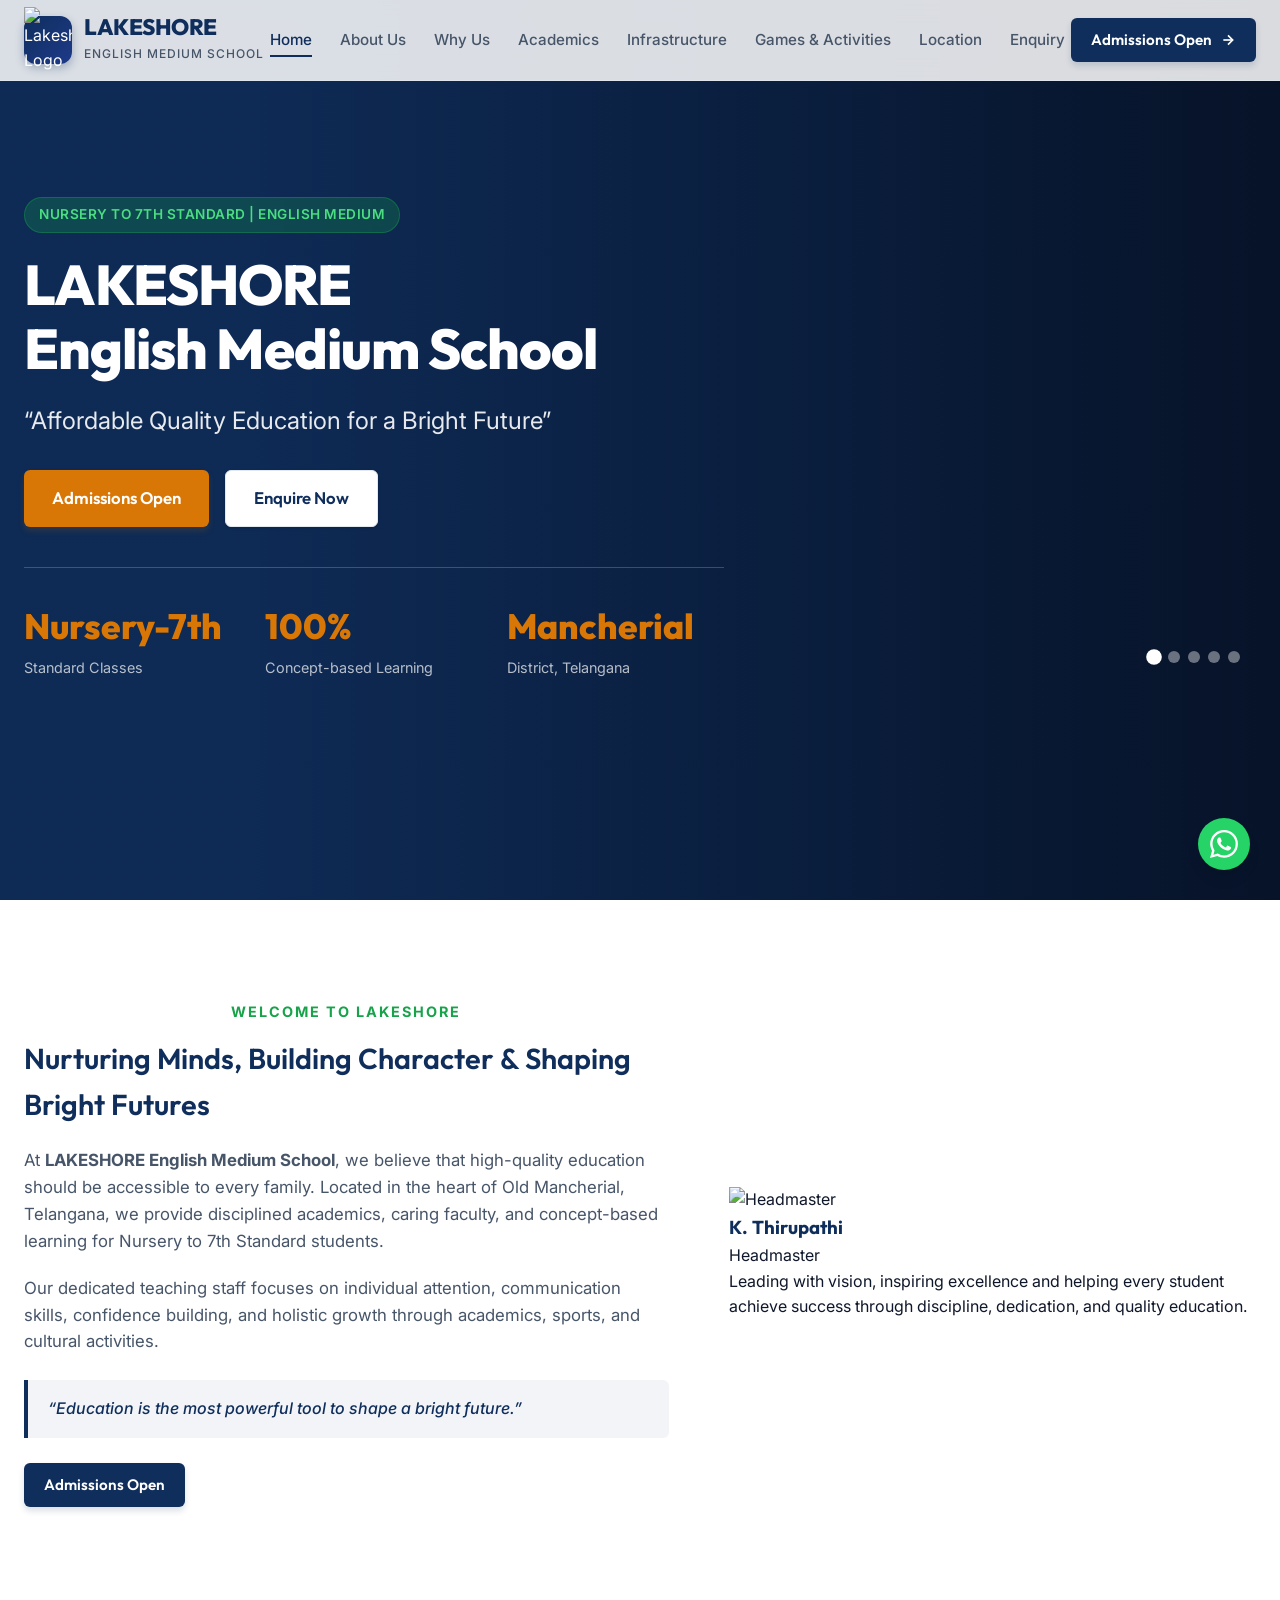
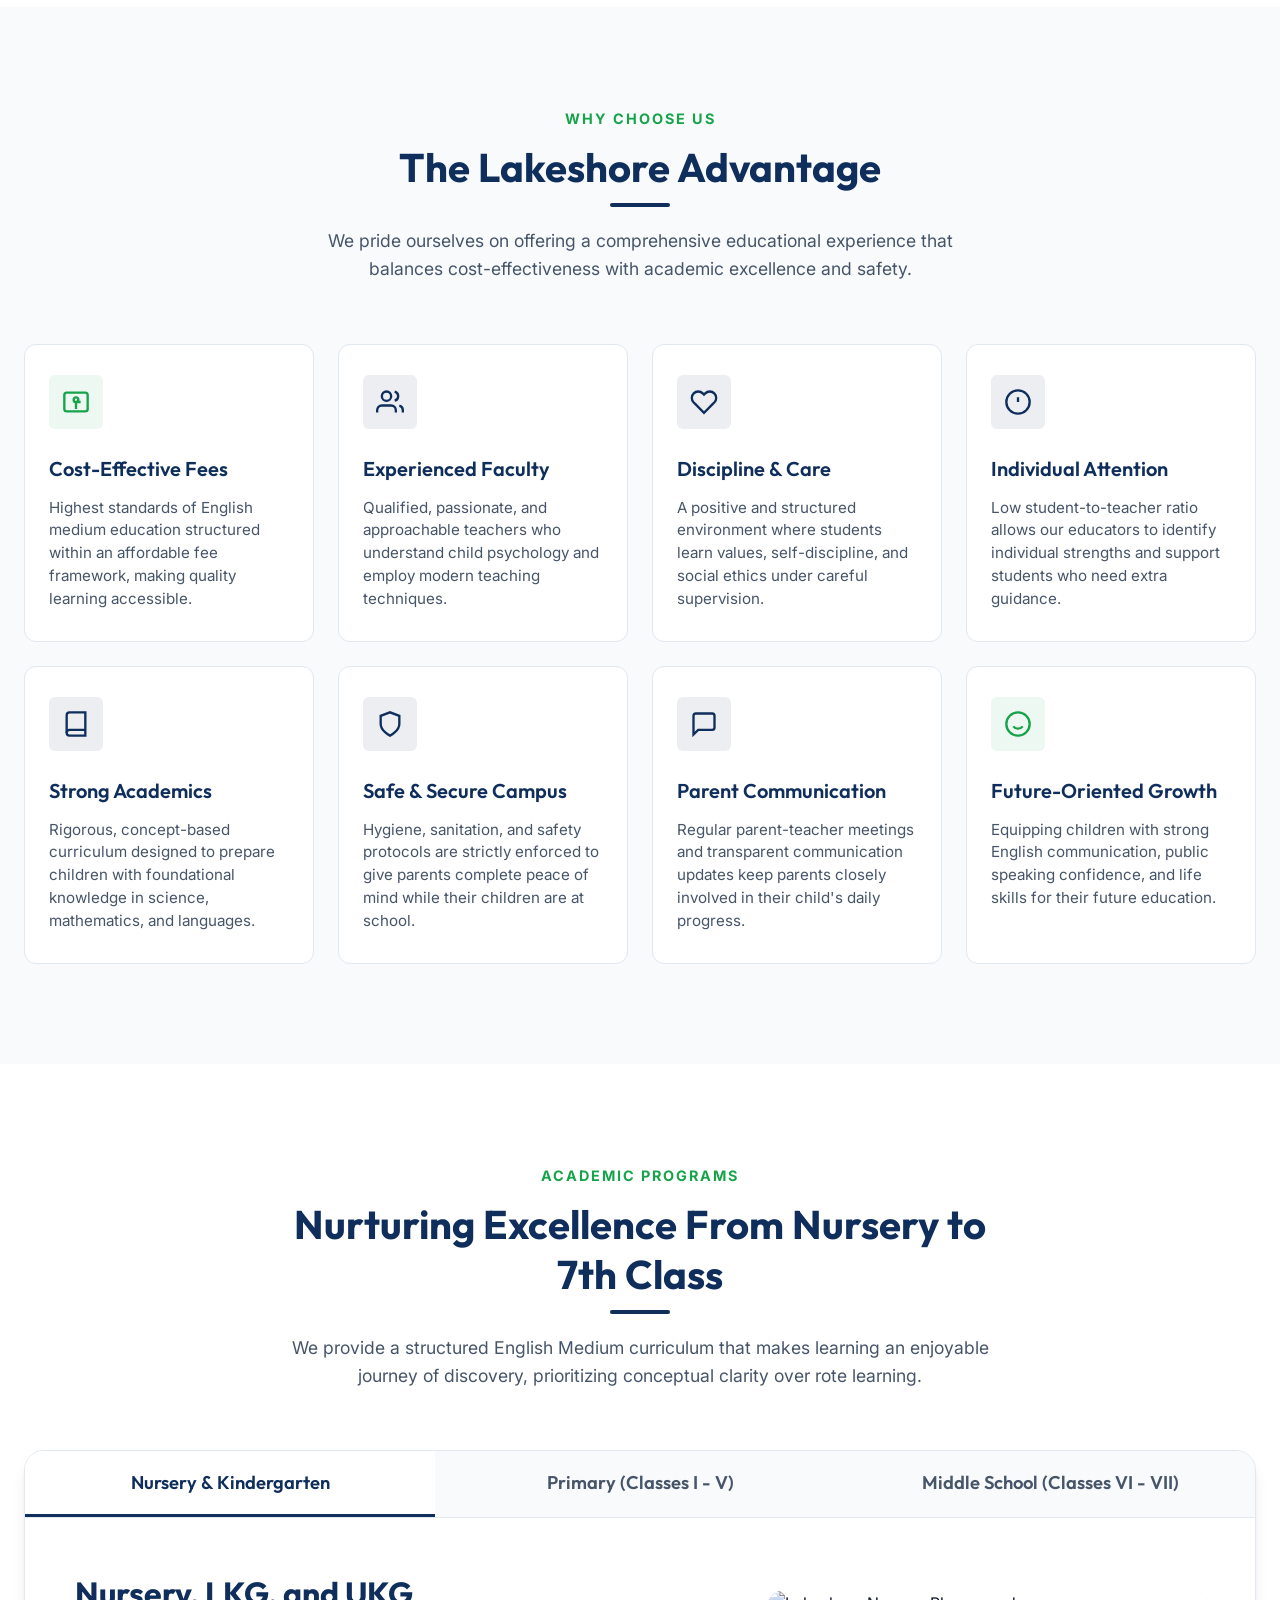
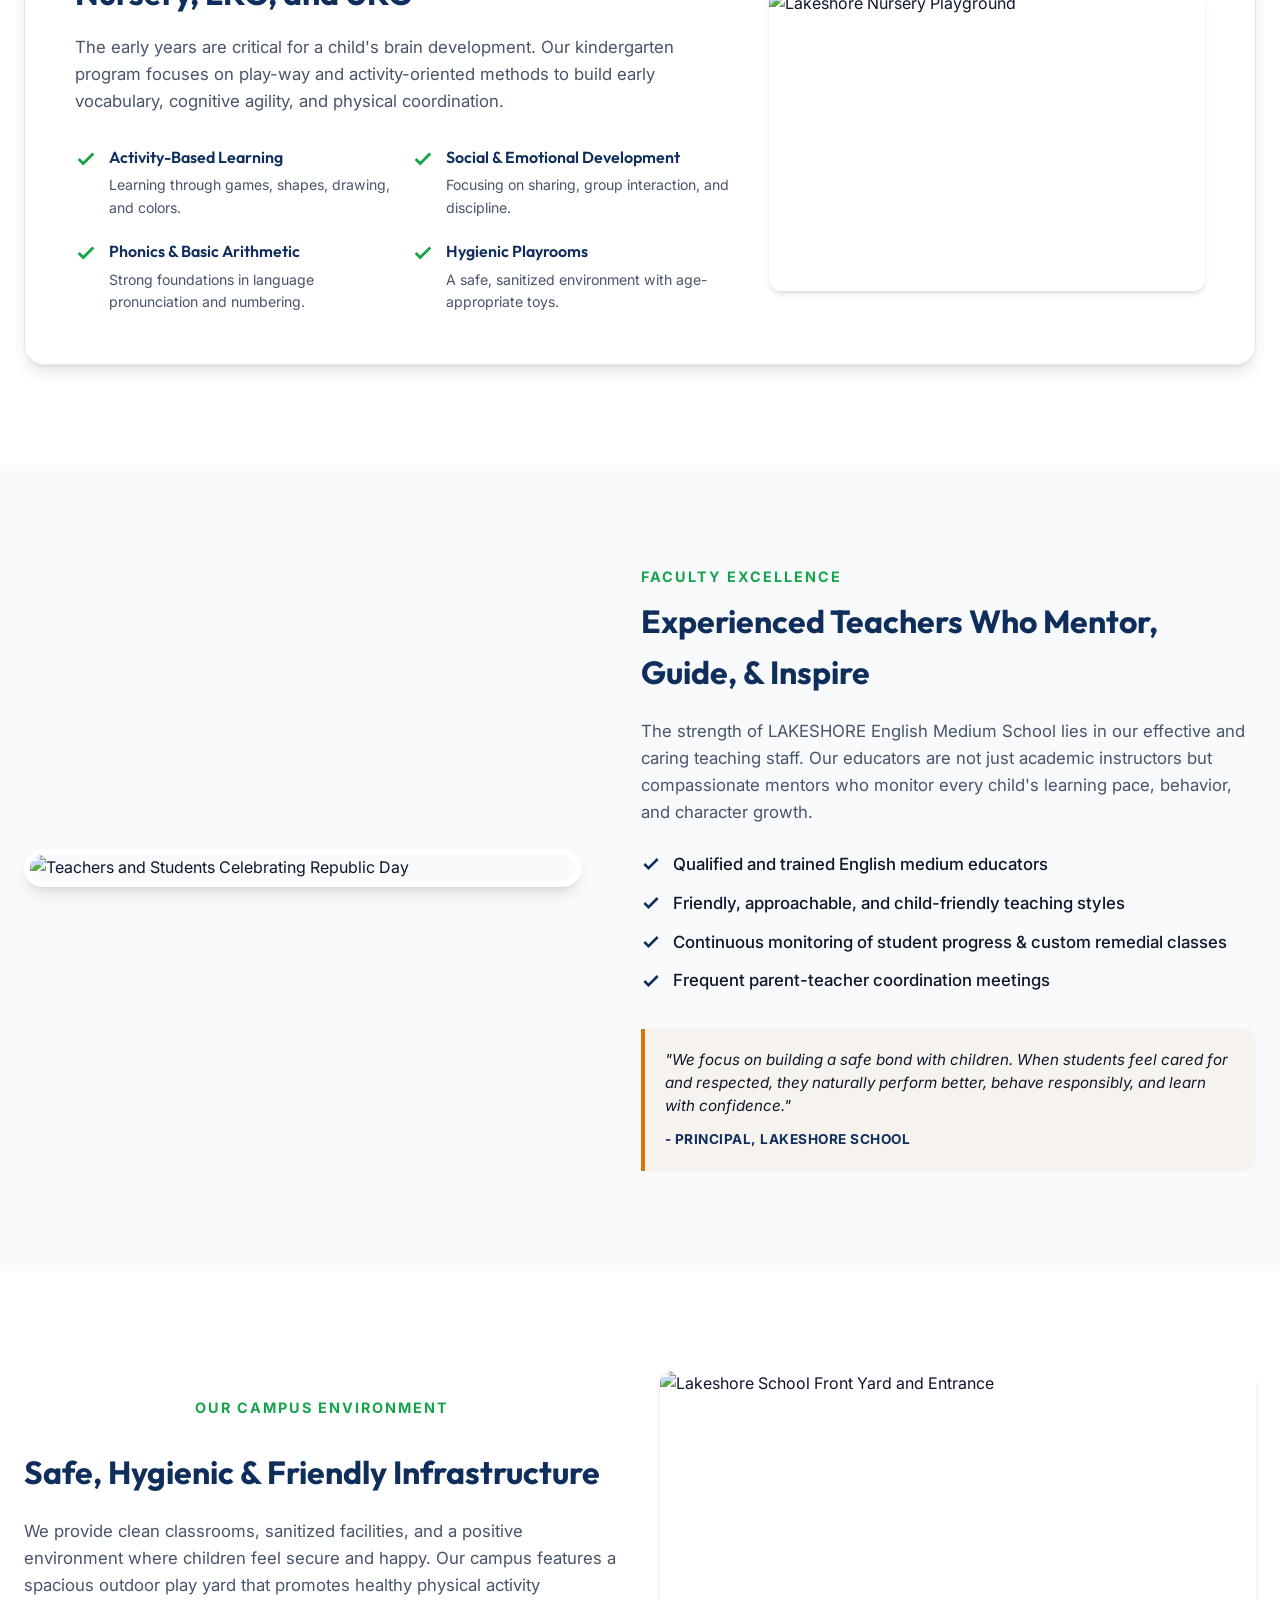
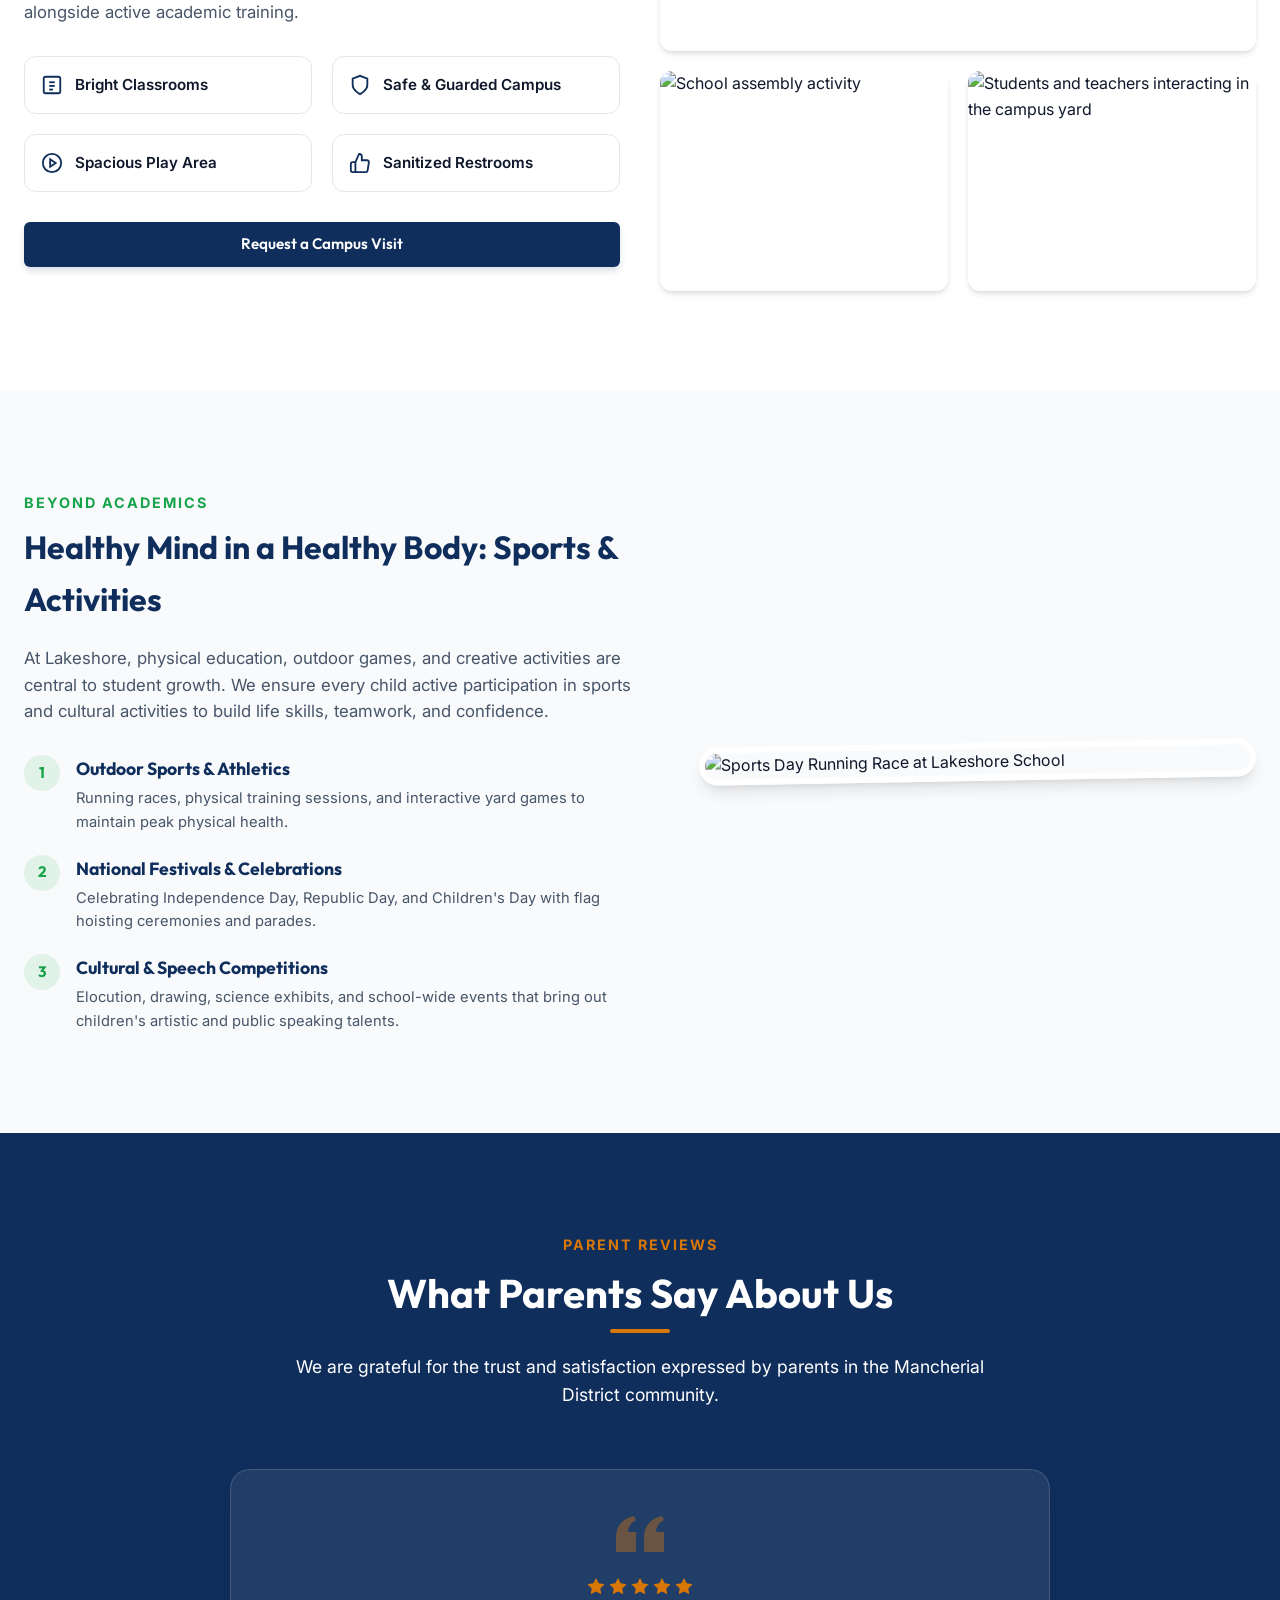
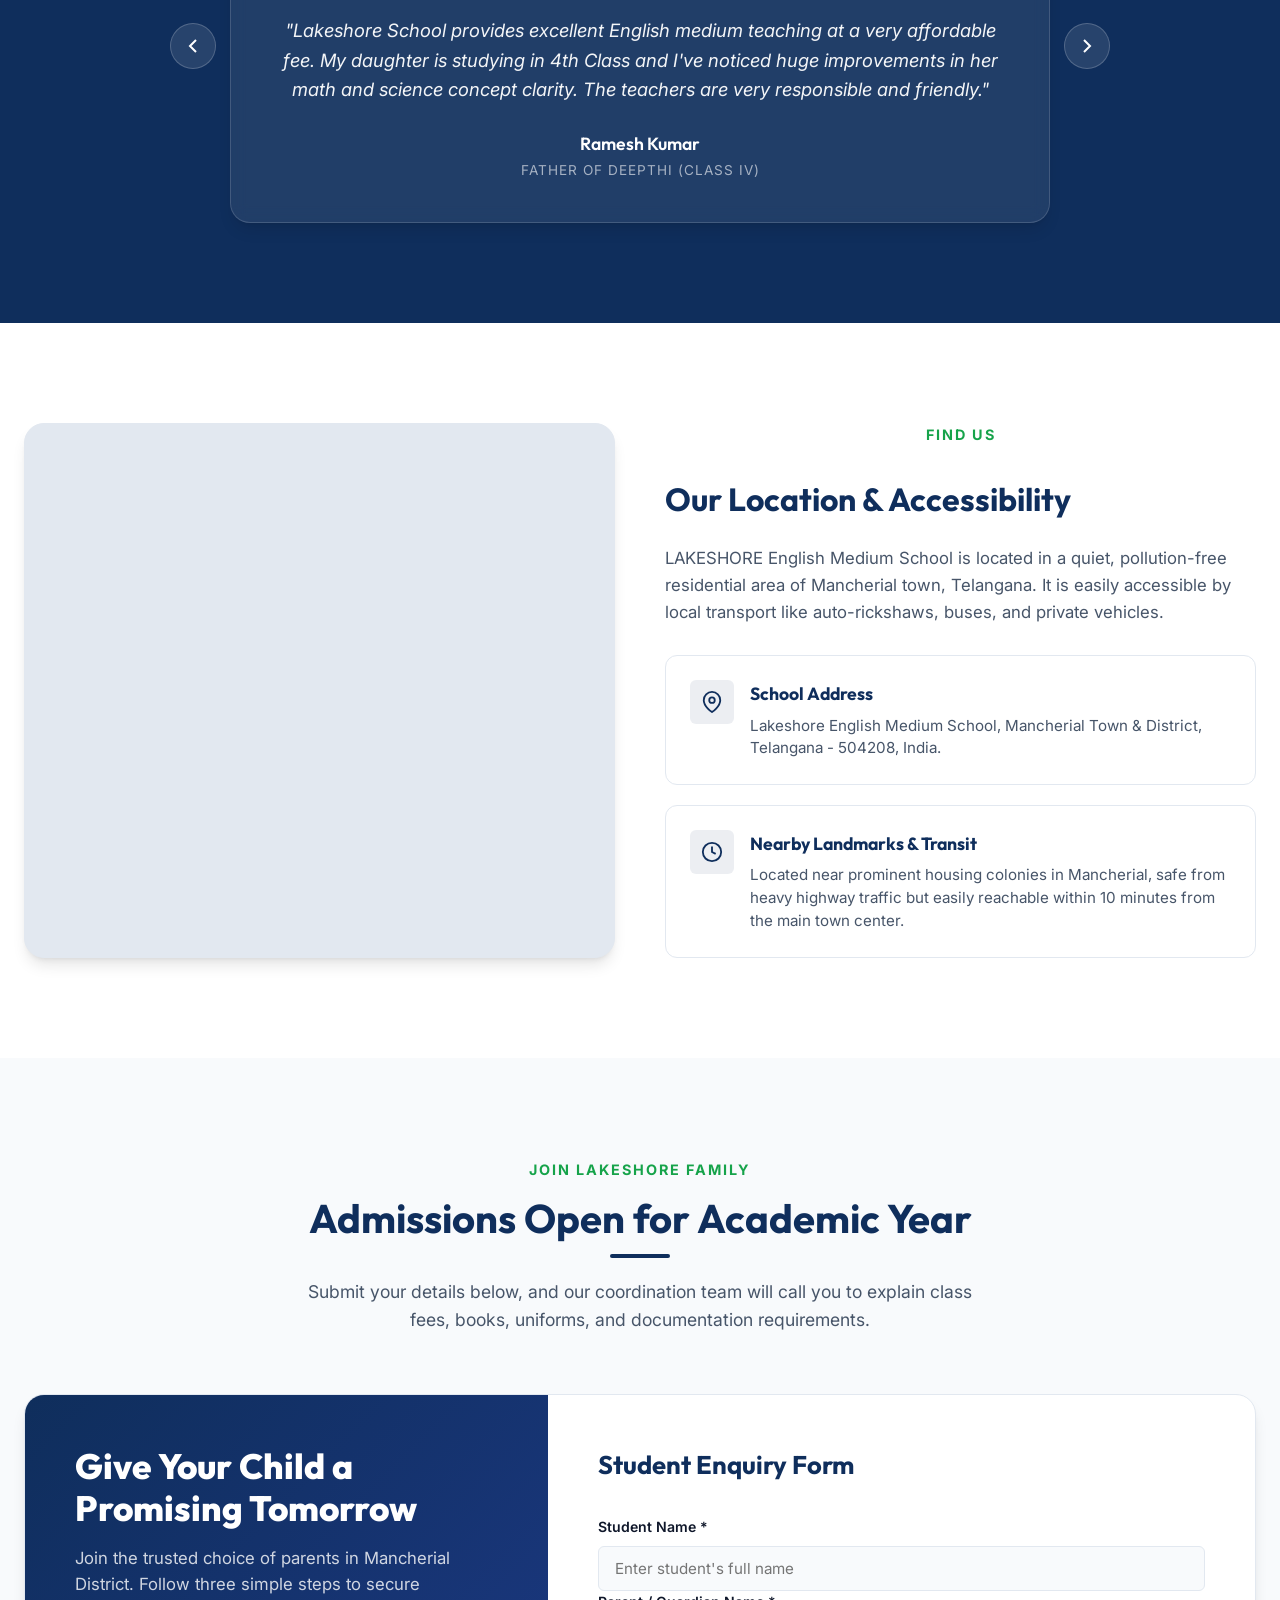
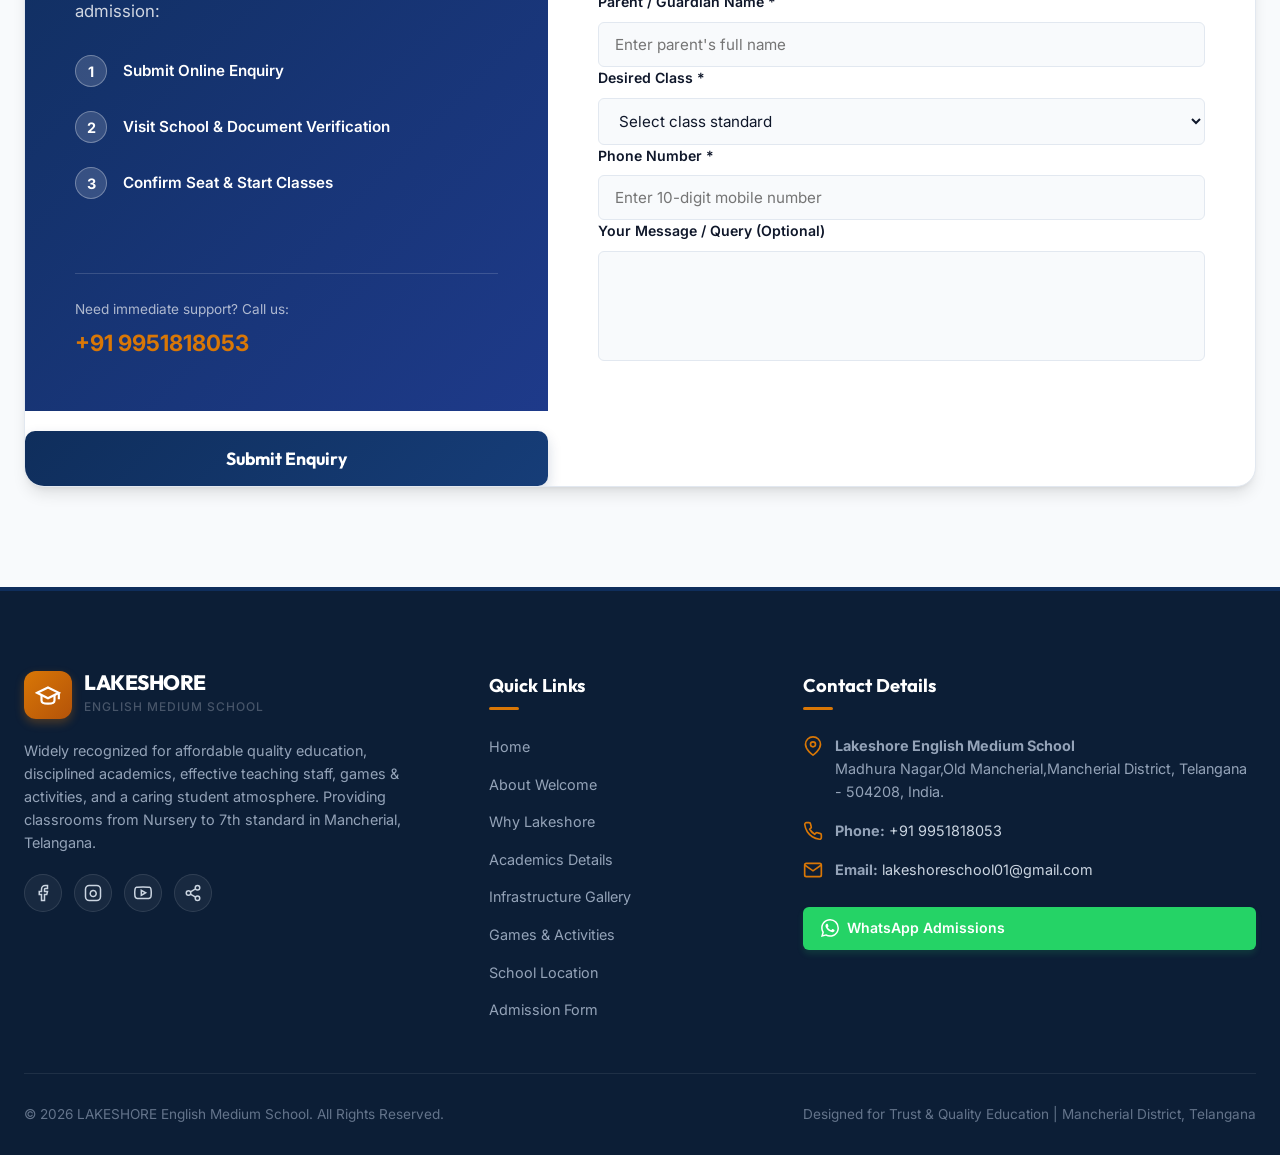
==== index.html @ c3501ddc "Updated website" ====
<!DOCTYPE html>
<html lang="en">
<head>
    <meta charset="UTF-8">
    <meta name="viewport" content="width=device-width, initial-scale=1.0">
    <meta name="description" content="LAKESHORE English Medium School in Mancherial District, Telangana. Offering affordable quality education, disciplined academics, games & activities, and nursery to 7th standard teaching.">
    <title>LAKESHORE English Medium School | Mancherial, Telangana</title>
    <!-- CSS Stylesheet -->
    <link rel="stylesheet" href="style.css">
    <!-- Google tag (gtag.js) -->
<script async src="https://www.googletagmanager.com/gtag/js?id=G-78X0HLE90K"></script>
<script>
  window.dataLayer = window.dataLayer || [];
  function gtag(){dataLayer.push(arguments);}
  gtag('js', new Date());

  gtag('config', 'G-78X0HLE90K');
</script>
</head>
<body>
    <!-- Header Navigation -->
    <header id="main-header">
        <div class="nav-container">
            <a href="#home" class="logo-block" id="logo-link">
                <div class="logo-icon">
                    <!-- Academic Graduation Cap Icon -->
                    <img src="https://res.cloudinary.com/npejd1fx/image/upload/f_auto,q_auto/school_logo_o1fr8h" alt="Lakeshore Logo" class="school-logo">
                </div>
                <div class="logo-text">
                    <h1>Lakeshore</h1>
                    <span>English Medium School</span>
                </div>
            </a>
            
            <nav id="nav-menu">
                <ul>
                    <li><a href="#home" class="active" id="nav-home">Home</a></li>
                    <li><a href="#about" id="nav-about">About Us</a></li>
                    <li><a href="#why-choose" id="nav-why-choose">Why Us</a></li>
                    <li><a href="#academics" id="nav-academics">Academics</a></li>
                    <li><a href="#infrastructure" id="nav-infrastructure">Infrastructure</a></li>
                    <li><a href="#games" id="nav-games">Games & Activities</a></li>
                    <li><a href="#location" id="nav-location">Location</a></li>
                    <li><a href="#admission" id="nav-admission" class="nav-actions-mobile-only">Enquiry</a></li>
                </ul>
            </nav>
            <div class="nav-actions">
                <a href="#admission" class="btn btn-primary" id="header-cta-btn">
                    <span>Admissions Open</span>
                    <svg width="16" height="16" viewBox="0 0 24 24" fill="none" stroke="currentColor" stroke-width="2.5">
                        <line x1="5" y1="12" x2="19" y2="12"></line>
                        <polyline points="12 5 19 12 12 19"></polyline>
                    </svg>
                </a>
            </div>
            <button class="mobile-menu-btn" aria-label="Toggle menu" id="hamburger-btn">
                <span></span>
                <span></span>
                <span></span>
            </button>
        </div>
    </header>
    <!-- Hero Section -->
    <section id="home" class="hero-section">
        <!-- Hero Background Slider -->
        <div class="hero-slider">
            <div class="hero-slide active" style="background-image: url('https://res-console.cloudinary.com/npejd1fx/thumbnails/transform/v1/image/upload/Y19maWxsLGhfMjAwLHdfMjAw/v1/V2hhdHNBcHBfSW1hZ2VfMjAyNi0wNS0yMV9hdF84LjA4LjUxX1BNX3BraGI2Ng==/template_primary');"></div>
            <div class="hero-slide" style="background-image: url('https://res-console.cloudinary.com/npejd1fx/thumbnails/transform/v1/image/upload/Y19maWxsLGhfMjAwLHdfMjAw/v1/V2hhdHNBcHBfSW1hZ2VfMjAyNi0wNS0yMV9hdF84LjA4LjQ1X1BNX3Vtemhzdg==/template_primary');"></div>
            <div class="hero-slide" style="background-image: url('https://res-console.cloudinary.com/npejd1fx/thumbnails/transform/v1/image/upload/Y19maWxsLGhfMjAwLHdfMjAw/v1/V2hhdHNBcHBfSW1hZ2VfMjAyNi0wNS0yMV9hdF84LjA4LjQ0X1BNX2pvcjJmcQ==/template_primary');"></div>
            <div class="hero-slide" style="background-image: url('https://res-console.cloudinary.com/npejd1fx/thumbnails/transform/v1/image/upload/Y19maWxsLGhfMjAwLHdfMjAw/v1/V2hhdHNBcHBfSW1hZ2VfMjAyNi0wNS0yMV9hdF84LjA4LjQ3X1BNXzFfYjRkdHZl/template_primary');"></div>
            <div class="hero-slide" style="background-image: url(https://res-console.cloudinary.com/npejd1fx/thumbnails/transform/v1/image/upload/Y19maWxsLGhfMjAwLHdfMjAw/v1/c2Nob29sX2xvZ29fZWR1eHJ4/template_primary);"></div>
        </div>
        <div class="hero-overlay"></div>
        
        <div class="hero-container">
            <div class="hero-content">
                <span class="badge">Nursery to 7th Standard | English Medium</span>
                <h2>LAKESHORE<br>English Medium School</h2>
                
                <div class="tagline-container">
                    <div class="tagline-item">“Affordable Quality Education for a Bright Future”</div>
                    <div class="tagline-item">“Discipline, Knowledge & Student Success”</div>
                    <div class="tagline-item">“Where Every Child Learns with Confidence”</div>
                </div>
                <div class="hero-cta">
                    <a href="#admission" class="btn btn-accent" id="hero-cta-admission">Admissions Open</a>
                    <a href="#admission" class="btn btn-secondary" id="hero-cta-enquire">Enquire Now</a>
                </div>
                <div class="hero-stats">
                    <div class="stat-item">
                        <h4 id="stat-nursery">Nursery-7th</h4>
                        <p>Standard Classes</p>
                    </div>
                    <div class="stat-item">
                        <h4 id="stat-concept">100%</h4>
                        <p>Concept-based Learning</p>
                    </div>
                    <div class="stat-item">
                        <h4 id="stat-district">Mancherial</h4>
                        <p>District, Telangana</p>
                    </div>
                    <div class="hero">
   
                </div>
            </div>
        </div>
        <div class="hero-slider-nav">
            <button class="slider-dot active" aria-label="Slide 1" id="dot-1"></button>
            <button class="slider-dot" aria-label="Slide 2" id="dot-2"></button>
            <button class="slider-dot" aria-label="Slide 3" id="dot-3"></button>
            <button class="slider-dot" aria-label="Slide 4" id="dot-4"></button>
            <button class="slider-dot" aria-label="Slide 5" id="dot-5"></button>
        </div>
    </section>
    <!-- Welcome Section -->
<section id="about" class="section-bg-white">
    <div class="container">
        <div class="welcome-grid">

            <!-- LEFT SIDE CONTENT -->
            <div class="welcome-text">

                <span class="section-header welcome-heading">
                    <span class="sub">Welcome to Lakeshore</span>
                </span>

                <h4>Nurturing Minds, Building Character & Shaping Bright Futures</h4>

                <p>
                    At <strong>LAKESHORE English Medium School</strong>,
                    we believe that high-quality education should be accessible
                    to every family. Located in the heart of Old Mancherial,
                    Telangana, we provide disciplined academics, caring faculty,
                    and concept-based learning for Nursery to 7th Standard students.
                </p>

                <p>
                    Our dedicated teaching staff focuses on individual attention,
                    communication skills, confidence building, and holistic growth
                    through academics, sports, and cultural activities.
                </p>

                <div class="welcome-highlight">
                    “Education is the most powerful tool to shape a bright future.”
                </div>

                <a href="#admission" class="btn btn-primary">
                    Admissions Open
                </a>
            </div>

            <!-- RIGHT SIDE HEADMASTER CARD -->
            <div class="headmaster-card">

                <img src="https://cdn.corenexis.com/files/c/4272129720.jpg"
                    alt="Headmaster"
                    class="headmaster-image">

                <div class="headmaster-content">
                    <h3>K. Thirupathi</h3>
                    <span>Headmaster</span>

                    <p>
                        Leading with vision, inspiring excellence and helping
                        every student achieve success through discipline,
                        dedication, and quality education.
                    </p>
                </div>

            </div>

        </div>
    </div>
    </section>
    <!-- Why Choose Us Section -->
    <section id="why-choose" class="section-bg-gray">
        <div class="container">
            <div class="section-header">
                <span class="sub">Why Choose Us</span>
                <h3>The Lakeshore Advantage</h3>
                <p>We pride ourselves on offering a comprehensive educational experience that balances cost-effectiveness with academic excellence and safety.</p>
            </div>
            <div class="why-grid">
                <!-- Card 1 -->
                <div class="why-card highlighted">
                    <div class="why-icon">
                        <!-- Fee Icon -->
                        <svg viewBox="0 0 24 24" fill="none" stroke="currentColor" stroke-width="2">
                            <rect x="2" y="4" width="20" height="16" rx="2" ry="2"></rect>
                            <line x1="12" y1="18" x2="12" y2="12"></line>
                            <line x1="12" y1="12" x2="16" y2="12"></line>
                            <circle cx="12" cy="10" r="2"></circle>
                        </svg>
                    </div>
                    <h4>Cost-Effective Fees</h4>
                    <p>Highest standards of English medium education structured within an affordable fee framework, making quality learning accessible.</p>
                </div>
                <!-- Card 2 -->
                <div class="why-card">
                    <div class="why-icon">
                        <!-- Staff Icon -->
                        <svg viewBox="0 0 24 24" fill="none" stroke="currentColor" stroke-width="2">
                            <path d="M17 21v-2a4 4 0 0 0-4-4H5a4 4 0 0 0-4 4v2"></path>
                            <circle cx="9" cy="7" r="4"></circle>
                            <path d="M23 21v-2a4 4 0 0 0-3-3.87"></path>
                            <path d="M16 3.13a4 4 0 0 1 0 7.75"></path>
                        </svg>
                    </div>
                    <h4>Experienced Faculty</h4>
                    <p>Qualified, passionate, and approachable teachers who understand child psychology and employ modern teaching techniques.</p>
                </div>
                <!-- Card 3 -->
                <div class="why-card">
                    <div class="why-icon">
                        <!-- Care Icon -->
                        <svg viewBox="0 0 24 24" fill="none" stroke="currentColor" stroke-width="2">
                            <path d="M20.84 4.61a5.5 5.5 0 0 0-7.78 0L12 5.67l-1.06-1.06a5.5 5.5 0 0 0-7.78 7.78l1.06 1.06L12 21.23l7.78-7.78 1.06-1.06a5.5 5.5 0 0 0 0-7.78z"></path>
                        </svg>
                    </div>
                    <h4>Discipline & Care</h4>
                    <p>A positive and structured environment where students learn values, self-discipline, and social ethics under careful supervision.</p>
                </div>
                <!-- Card 4 -->
                <div class="why-card">
                    <div class="why-icon">
                        <!-- Individual Attention -->
                        <svg viewBox="0 0 24 24" fill="none" stroke="currentColor" stroke-width="2">
                            <circle cx="12" cy="12" r="10"></circle>
                            <path d="M12 8v4"></path>
                            <path d="M12 16h.01"></path>
                        </svg>
                    </div>
                    <h4>Individual Attention</h4>
                    <p>Low student-to-teacher ratio allows our educators to identify individual strengths and support students who need extra guidance.</p>
                </div>
                <!-- Card 5 -->
                <div class="why-card">
                    <div class="why-icon">
                        <!-- Academic Foundation -->
                        <svg viewBox="0 0 24 24" fill="none" stroke="currentColor" stroke-width="2">
                            <path d="M4 19.5A2.5 2.5 0 0 1 6.5 17H20"></path>
                            <path d="M6.5 2H20v20H6.5A2.5 2.5 0 0 1 4 19.5v-15A2.5 2.5 0 0 1 6.5 2z"></path>
                        </svg>
                    </div>
                    <h4>Strong Academics</h4>
                    <p>Rigorous, concept-based curriculum designed to prepare children with foundational knowledge in science, mathematics, and languages.</p>
                </div>
                <!-- Card 6 -->
                <div class="why-card">
                    <div class="why-icon">
                        <!-- Safe Campus -->
                        <svg viewBox="0 0 24 24" fill="none" stroke="currentColor" stroke-width="2">
                            <path d="M12 22s8-4 8-10V5l-8-3-8 3v7c0 6 8 10 8 10z"></path>
                        </svg>
                    </div>
                    <h4>Safe & Secure Campus</h4>
                    <p>Hygiene, sanitation, and safety protocols are strictly enforced to give parents complete peace of mind while their children are at school.</p>
                </div>
                <!-- Card 7 -->
                <div class="why-card">
                    <div class="why-icon">
                        <!-- Communication -->
                        <svg viewBox="0 0 24 24" fill="none" stroke="currentColor" stroke-width="2">
                            <path d="M21 15a2 2 0 0 1-2 2H7l-4 4V5a2 2 0 0 1 2-2h14a2 2 0 0 1 2 2z"></path>
                        </svg>
                    </div>
                    <h4>Parent Communication</h4>
                    <p>Regular parent-teacher meetings and transparent communication updates keep parents closely involved in their child's daily progress.</p>
                </div>
                <!-- Card 8 -->
                <div class="why-card highlighted">
                    <div class="why-icon">
                        <!-- Play & Games -->
                        <svg viewBox="0 0 24 24" fill="none" stroke="currentColor" stroke-width="2">
                            <circle cx="12" cy="12" r="10"></circle>
                            <path d="M8 14s1.5 2 4 2 4-2 4-2"></path>
                            <line x1="9" y1="9" x2="9.01" y2="9"></line>
                            <line x1="15" y1="9" x2="15.01" y2="9"></line>
                        </svg>
                    </div>
                    <h4>Future-Oriented Growth</h4>
                    <p>Equipping children with strong English communication, public speaking confidence, and life skills for their future education.</p>
                </div>
            </div>
        </div>
    </section>
    <!-- Academics Section -->
    <section id="academics" class="section-bg-white">
        <div class="container">
            <div class="section-header">
                <span class="sub">Academic Programs</span>
                <h3>Nurturing Excellence From Nursery to 7th Class</h3>
                <p>We provide a structured English Medium curriculum that makes learning an enjoyable journey of discovery, prioritizing conceptual clarity over rote learning.</p>
            </div>
            <div class="academics-container">
                <div class="academics-tabs">
                    <button class="academic-tab-btn active" data-tab="nursery-tab" id="btn-tab-nursery">Nursery & Kindergarten</button>
                    <button class="academic-tab-btn" data-tab="primary-tab" id="btn-tab-primary">Primary (Classes I - V)</button>
                    <button class="academic-tab-btn" data-tab="middle-tab" id="btn-tab-middle">Middle School (Classes VI - VII)</button>
                </div>
                <div class="academics-content">
                    <!-- Tab 1 -->
                    <div class="academic-pane active" id="nursery-tab">
                        <div class="academic-grid">
                            <div class="academic-text">
                                <h4>Nursery, LKG, and UKG</h4>
                                <p class="academic-desc">The early years are critical for a child's brain development. Our kindergarten program focuses on play-way and activity-oriented methods to build early vocabulary, cognitive agility, and physical coordination.</p>
                                
                                <div class="academic-features">
                                    <div class="ac-feature">
                                        <!-- Checkmark SVG -->
                                        <svg viewBox="0 0 24 24" fill="none" stroke="currentColor" stroke-width="3">
                                            <polyline points="20 6 9 17 4 12"></polyline>
                                        </svg>
                                        <div>
                                            <h5>Activity-Based Learning</h5>
                                            <p>Learning through games, shapes, drawing, and colors.</p>
                                        </div>
                                    </div>
                                    <div class="ac-feature">
                                        <svg viewBox="0 0 24 24" fill="none" stroke="currentColor" stroke-width="3">
                                            <polyline points="20 6 9 17 4 12"></polyline>
                                        </svg>
                                        <div>
                                            <h5>Social & Emotional Development</h5>
                                            <p>Focusing on sharing, group interaction, and discipline.</p>
                                        </div>
                                    </div>
                                    <div class="ac-feature">
                                        <svg viewBox="0 0 24 24" fill="none" stroke="currentColor" stroke-width="3">
                                            <polyline points="20 6 9 17 4 12"></polyline>
                                        </svg>
                                        <div>
                                            <h5>Phonics & Basic Arithmetic</h5>
                                            <p>Strong foundations in language pronunciation and numbering.</p>
                                        </div>
                                    </div>
                                    <div class="ac-feature">
                                        <svg viewBox="0 0 24 24" fill="none" stroke="currentColor" stroke-width="3">
                                            <polyline points="20 6 9 17 4 12"></polyline>
                                        </svg>
                                        <div>
                                            <h5>Hygienic Playrooms</h5>
                                            <p>A safe, sanitized environment with age-appropriate toys.</p>
                                        </div>
                                    </div>
                                </div>
                            </div>
                            <div class="academic-photo-wrapper">
                                <img src="https://cdn.corenexis.com/files/c/2658925720.jpg" alt="Lakeshore Nursery Playground" class="academic-photo" loading="lazy">
                            </div>
                        </div>
                    </div>
                    <!-- Tab 2 -->
                    <div class="academic-pane" id="primary-tab">
                        <div class="academic-grid">
                            <div class="academic-text">
                                <h4>Primary Classes (1st to 5th Standard)</h4>
                                <p class="academic-desc">Our primary classes emphasize concept-based learning. We aim to spark curiosity and develop a analytical mindset in core subjects: English, Mathematics, General Sciences, Social Studies, and Regional Languages.</p>
                                
                                <div class="academic-features">
                                    <div class="ac-feature">
                                        <svg viewBox="0 0 24 24" fill="none" stroke="currentColor" stroke-width="3">
                                            <polyline points="20 6 9 17 4 12"></polyline>
                                        </svg>
                                        <div>
                                            <h5>Concept-Focused Syllabus</h5>
                                            <p>Ensuring students understand the 'why' behind mathematical and scientific concepts.</p>
                                        </div>
                                    </div>
                                    <div class="ac-feature">
                                        <svg viewBox="0 0 24 24" fill="none" stroke="currentColor" stroke-width="3">
                                            <polyline points="20 6 9 17 4 12"></polyline>
                                        </svg>
                                        <div>
                                            <h5>Language & Communication</h5>
                                            <p>Intensive focus on reading fluency, handwriting, and speaking in English.</p>
                                        </div>
                                    </div>
                                    <div class="ac-feature">
                                        <svg viewBox="0 0 24 24" fill="none" stroke="currentColor" stroke-width="3">
                                            <polyline points="20 6 9 17 4 12"></polyline>
                                        </svg>
                                        <div>
                                            <h5>Regular Assessments</h5>
                                            <p>Frequent chapter-wise reviews to identify and correct learning gaps early.</p>
                                        </div>
                                    </div>
                                    <div class="ac-feature">
                                        <svg viewBox="0 0 24 24" fill="none" stroke="currentColor" stroke-width="3">
                                            <polyline points="20 6 9 17 4 12"></polyline>
                                        </svg>
                                        <div>
                                            <h5>Value-Based Lessons</h5>
                                            <p>Moral science and ethics integrated into daily learning to foster respect and empathy.</p>
                                        </div>
                                    </div>
                                </div>
                            </div>
                            <div class="academic-photo-wrapper">
                                <img src="https://cdn.corenexis.com/files/c/9658453720.jpg" alt="Lakeshore Primary Classroom Learning" class="academic-photo" loading="lazy">
                            </div>
                        </div>
                    </div>
                    <!-- Tab 3 -->
                    <div class="academic-pane" id="middle-tab">
                        <div class="academic-grid">
                            <div class="academic-text">
                                <h4>Middle School Classes (6th to 7th Standard)</h4>
                                <p class="academic-desc">Preparing children for higher-level challenges. We introduce structured scientific investigations, advanced mathematical problem-solving, and analytical writing to build ultimate academic confidence.</p>
                                
                                <div class="academic-features">
                                    <div class="ac-feature">
                                        <svg viewBox="0 0 24 24" fill="none" stroke="currentColor" stroke-width="3">
                                            <polyline points="20 6 9 17 4 12"></polyline>
                                        </svg>
                                        <div>
                                            <h5>Advanced Problem Solving</h5>
                                            <p>Strengthening mathematics foundation in algebra, geometry, and arithmetic.</p>
                                        </div>
                                    </div>
                                    <div class="ac-feature">
                                        <svg viewBox="0 0 24 24" fill="none" stroke="currentColor" stroke-width="3">
                                            <polyline points="20 6 9 17 4 12"></polyline>
                                        </svg>
                                        <div>
                                            <h5>Confidence & Public Speaking</h5>
                                            <p>Encouraging classroom presentations, debates, and leadership roles.</p>
                                        </div>
                                    </div>
                                    <div class="ac-feature">
                                        <svg viewBox="0 0 24 24" fill="none" stroke="currentColor" stroke-width="3">
                                            <polyline points="20 6 9 17 4 12"></polyline>
                                        </svg>
                                        <div>
                                            <h5>Disciplined Academic Focus</h5>
                                            <p>Regular homework, study schedules, and exams designed for preparation.</p>
                                        </div>
                                    </div>
                                    <div class="ac-feature">
                                        <svg viewBox="0 0 24 24" fill="none" stroke="currentColor" stroke-width="3">
                                            <polyline points="20 6 9 17 4 12"></polyline>
                                        </svg>
                                        <div>
                                            <h5>Mentorship Programs</h5>
                                            <p>Individual teachers assigned to guide and monitor the career goals of older children.</p>
                                        </div>
                                    </div>
                                </div>
                            </div>
                            <div class="academic-photo-wrapper">
                                <img src="https://cdn.corenexis.com/files/c/3836516720.jpg" alt="Lakeshore Middle School Students" class="academic-photo" loading="lazy">
                            </div>
                        </div>
                    </div>
                </div>
            </div>
        </div>
    </section>
    <!-- Staff Excellence Section -->
    <section id="staff-excellence" class="section-bg-gray">
        <div class="container">
            <div class="staff-grid">
                <div class="staff-image-card">
                    <img src="https://cdn.corenexis.com/files/c/6635331720.jpg" alt="Teachers and Students Celebrating Republic Day" class="staff-main-img" loading="lazy">
                    <div class="staff-accent-box"></div>
                </div>
                <div class="staff-info">
                    <span class="section-header" style="text-align: left; margin-bottom: 20px;">
                        <span class="sub" style="margin-bottom: 8px;">Faculty Excellence</span>
                    </span>
                    <h4>Experienced Teachers Who Mentor, Guide, & Inspire</h4>
                    <p>The strength of LAKESHORE English Medium School lies in our effective and caring teaching staff. Our educators are not just academic instructors but compassionate mentors who monitor every child's learning pace, behavior, and character growth.</p>
                    
                    <ul class="staff-checklist">
                        <li>
                            <svg viewBox="0 0 24 24" fill="none" stroke="currentColor" stroke-width="3">
                                <polyline points="20 6 9 17 4 12"></polyline>
                            </svg>
                            Qualified and trained English medium educators
                        </li>
                        <li>
                            <svg viewBox="0 0 24 24" fill="none" stroke="currentColor" stroke-width="3">
                                <polyline points="20 6 9 17 4 12"></polyline>
                            </svg>
                            Friendly, approachable, and child-friendly teaching styles
                        </li>
                        <li>
                            <svg viewBox="0 0 24 24" fill="none" stroke="currentColor" stroke-width="3">
                                <polyline points="20 6 9 17 4 12"></polyline>
                            </svg>
                            Continuous monitoring of student progress & custom remedial classes
                        </li>
                        <li>
                            <svg viewBox="0 0 24 24" fill="none" stroke="currentColor" stroke-width="3">
                                <polyline points="20 6 9 17 4 12"></polyline>
                            </svg>
                            Frequent parent-teacher coordination meetings
                        </li>
                    </ul>
                    <div class="staff-quote">
                        <p>"We focus on building a safe bond with children. When students feel cared for and respected, they naturally perform better, behave responsibly, and learn with confidence."</p>
                        <span>- Principal, Lakeshore School</span>
                    </div>
                </div>
            </div>
        </div>
    </section>
    <!-- Infrastructure & Atmosphere Section -->
    <section id="infrastructure" class="section-bg-white">
        <div class="container">
            <div class="infra-grid">
                <div class="infra-desc-pane">
                    <span class="section-header" style="text-align: left; margin-bottom: 20px;">
                        <span class="sub" style="margin-bottom: 8px;">Our Campus Environment</span>
                    </span>
                    <h4>Safe, Hygienic & Friendly Infrastructure</h4>
                    <p>We provide clean classrooms, sanitized facilities, and a positive environment where children feel secure and happy. Our campus features a spacious outdoor play yard that promotes healthy physical activity alongside active academic training.</p>
                    
                    <div class="infra-features-list">
                        <div class="infra-feat-item">
                            <!-- Classroom Icon -->
                            <svg viewBox="0 0 24 24" fill="none" stroke="currentColor" stroke-width="2">
                                <rect x="3" y="3" width="18" height="18" rx="2" ry="2"></rect>
                                <line x1="9" y1="9" x2="15" y2="9"></line>
                                <line x1="9" y1="13" x2="15" y2="13"></line>
                                <line x1="9" y1="17" x2="13" y2="17"></line>
                            </svg>
                            <span>Bright Classrooms</span>
                        </div>
                        <div class="infra-feat-item">
                            <!-- Shield Icon -->
                            <svg viewBox="0 0 24 24" fill="none" stroke="currentColor" stroke-width="2">
                                <path d="M12 22s8-4 8-10V5l-8-3-8 3v7c0 6 8 10 8 10z"></path>
                            </svg>
                            <span>Safe & Guarded Campus</span>
                        </div>
                        <div class="infra-feat-item">
                            <!-- Play Icon -->
                            <svg viewBox="0 0 24 24" fill="none" stroke="currentColor" stroke-width="2">
                                <circle cx="12" cy="12" r="10"></circle>
                                <path d="M10 8l6 4-6 4V8z"></path>
                            </svg>
                            <span>Spacious Play Area</span>
                        </div>
                        <div class="infra-feat-item">
                            <!-- Handwash Icon -->
                            <svg viewBox="0 0 24 24" fill="none" stroke="currentColor" stroke-width="2">
                                <path d="M14 9V5a3 3 0 0 0-3-3l-4 9v11h11.28a2 2 0 0 0 2-1.7l1.38-9a2 2 0 0 0-2-2.3zM7 22H4a2 2 0 0 1-2-2v-7a2 2 0 0 1 2-2h3"></path>
                            </svg>
                            <span>Sanitized Restrooms</span>
                        </div>
                    </div>
                    <a href="#admission" class="btn btn-primary" id="infra-visit-btn">Request a Campus Visit</a>
                </div>
                <div class="infra-gallery">
                    <!-- Image 1 -->
                    <div class="gallery-card large">
                        <img src="https://cdn.corenexis.com/files/c/3752891720.jpg" alt="Lakeshore School Front Yard and Entrance" loading="lazy">
                        <div class="gallery-overlay">
                            <h5>School Front Yard</h5>
                            <p>Circular play setup and open playground area for daily physical education.</p>
                        </div>
                    </div>
                    <!-- Image 2 -->
                    <div class="gallery-card">
                        <img src="https://cdn.corenexis.com/files/c/9415981720.jpg" alt="School assembly activity" loading="lazy">
                        <div class="gallery-overlay">
                            <h5>Morning Assembly</h5>
                            <p>Students practicing morning exercises and disciplines in the campus.</p>
                        </div>
                    </div>
                    <!-- Image 3 -->
                    <div class="gallery-card">
                        <img src="https://cdn.corenexis.com/files/c/9547896720.jpg" alt="Students and teachers interacting in the campus yard" loading="lazy">
                        <div class="gallery-overlay">
                            <h5>Teacher-Student Interaction</h5>
                            <p>Friendly mentoring in a relaxed outdoor setting.</p>
                        </div>
                    </div>
                </div>
            </div>
        </div>
    </section>
    <!-- Games & Activities Section -->
    <section id="games" class="section-bg-gray">
        <div class="container">
            <div class="games-grid">
                <div class="games-content">
                    <span class="section-header" style="text-align: left; margin-bottom: 20px;">
                        <span class="sub" style="margin-bottom: 8px;">Beyond Academics</span>
                    </span>
                    <h4>Healthy Mind in a Healthy Body: Sports & Activities</h4>
                    <p>At Lakeshore, physical education, outdoor games, and creative activities are central to student growth. We ensure every child active participation in sports and cultural activities to build life skills, teamwork, and confidence.</p>
                    
                    <div class="games-list">
                        <div class="game-item">
                            <div class="game-item-number">1</div>
                            <div class="game-item-text">
                                <h5>Outdoor Sports & Athletics</h5>
                                <p>Running races, physical training sessions, and interactive yard games to maintain peak physical health.</p>
                            </div>
                        </div>
                        <div class="game-item">
                            <div class="game-item-number">2</div>
                            <div class="game-item-text">
                                <h5>National Festivals & Celebrations</h5>
                                <p>Celebrating Independence Day, Republic Day, and Children's Day with flag hoisting ceremonies and parades.</p>
                            </div>
                        </div>
                        <div class="game-item">
                            <div class="game-item-number">3</div>
                            <div class="game-item-text">
                                <h5>Cultural & Speech Competitions</h5>
                                <p>Elocution, drawing, science exhibits, and school-wide events that bring out children's artistic and public speaking talents.</p>
                            </div>
                        </div>
                    </div>
                </div>
                <div class="games-image-wrapper">
                    <img src="https://cdn.corenexis.com/files/c/4187919720.jpg" alt="Sports Day Running Race at Lakeshore School" class="games-img" loading="lazy">
                </div>
            </div>
        </div>
    </section>
    <!-- Parent Testimonials Section -->
    <section id="testimonials" class="testimonials-section">
        <div class="container">
            <div class="section-header">
                <span class="sub">Parent Reviews</span>
                <h3>What Parents Say About Us</h3>
                <p>We are grateful for the trust and satisfaction expressed by parents in the Mancherial District community.</p>
            </div>
            <div class="testimonials-container">
                <div class="testimonials-slider">
                    <!-- Slide 1 -->
                    <div class="testimonial-slide active">
                        <div class="testimonial-card">
                            <div class="quote-icon">
                                <svg viewBox="0 0 24 24" fill="currentColor">
                                    <path d="M14.017 21v-7.391c0-5.704 3.731-9.57 8.983-10.609l.995 2.151c-2.432.917-3.995 3.638-3.995 5.849h4v10h-9.988zm-14.017 0v-7.391c0-5.704 3.748-9.57 9-10.609l.996 2.151c-2.433.917-3.996 3.638-3.996 5.849h3.983v10h-9.983z"/>
                                </svg>
                            </div>
                            <div class="rating-stars">
                                <svg viewBox="0 0 20 20"><path d="M10 15l-5.878 3.09 1.123-6.545L.489 6.91l6.572-.955L10 0l2.939 5.955 6.572.955-4.756 4.635 1.123 6.545z"/></svg>
                                <svg viewBox="0 0 20 20"><path d="M10 15l-5.878 3.09 1.123-6.545L.489 6.91l6.572-.955L10 0l2.939 5.955 6.572.955-4.756 4.635 1.123 6.545z"/></svg>
                                <svg viewBox="0 0 20 20"><path d="M10 15l-5.878 3.09 1.123-6.545L.489 6.91l6.572-.955L10 0l2.939 5.955 6.572.955-4.756 4.635 1.123 6.545z"/></svg>
                                <svg viewBox="0 0 20 20"><path d="M10 15l-5.878 3.09 1.123-6.545L.489 6.91l6.572-.955L10 0l2.939 5.955 6.572.955-4.756 4.635 1.123 6.545z"/></svg>
                                <svg viewBox="0 0 20 20"><path d="M10 15l-5.878 3.09 1.123-6.545L.489 6.91l6.572-.955L10 0l2.939 5.955 6.572.955-4.756 4.635 1.123 6.545z"/></svg>
                            </div>
                            <p class="testimonial-text">"Lakeshore School provides excellent English medium teaching at a very affordable fee. My daughter is studying in 4th Class and I've noticed huge improvements in her math and science concept clarity. The teachers are very responsible and friendly."</p>
                            <div class="testimonial-author">
                                <h5>Ramesh Kumar</h5>
                                <p>Father of Deepthi (Class IV)</p>
                            </div>
                        </div>
                    </div>
                    
                    <!-- Slide 2 -->
                    <div class="testimonial-slide">
                        <div class="testimonial-card">
                            <div class="quote-icon">
                                <svg viewBox="0 0 24 24" fill="currentColor">
                                    <path d="M14.017 21v-7.391c0-5.704 3.731-9.57 8.983-10.609l.995 2.151c-2.432.917-3.995 3.638-3.995 5.849h4v10h-9.988zm-14.017 0v-7.391c0-5.704 3.748-9.57 9-10.609l.996 2.151c-2.433.917-3.996 3.638-3.996 5.849h3.983v10h-9.983z"/>
                                </svg>
                            </div>
                            <div class="rating-stars">
                                <svg viewBox="0 0 20 20"><path d="M10 15l-5.878 3.09 1.123-6.545L.489 6.91l6.572-.955L10 0l2.939 5.955 6.572.955-4.756 4.635 1.123 6.545z"/></svg>
                                <svg viewBox="0 0 20 20"><path d="M10 15l-5.878 3.09 1.123-6.545L.489 6.91l6.572-.955L10 0l2.939 5.955 6.572.955-4.756 4.635 1.123 6.545z"/></svg>
                                <svg viewBox="0 0 20 20"><path d="M10 15l-5.878 3.09 1.123-6.545L.489 6.91l6.572-.955L10 0l2.939 5.955 6.572.955-4.756 4.635 1.123 6.545z"/></svg>
                                <svg viewBox="0 0 20 20"><path d="M10 15l-5.878 3.09 1.123-6.545L.489 6.91l6.572-.955L10 0l2.939 5.955 6.572.955-4.756 4.635 1.123 6.545z"/></svg>
                                <svg viewBox="0 0 20 20"><path d="M10 15l-5.878 3.09 1.123-6.545L.489 6.91l6.572-.955L10 0l2.939 5.955 6.572.955-4.756 4.635 1.123 6.545z"/></svg>
                            </div>
                            <p class="testimonial-text">"The emphasis on discipline and good values is what I like most here. Teachers are cooperative, and they notify me immediately if my son is struggling. Safe school campus and great playgrounds too."</p>
                            <div class="testimonial-author">
                                <h5>Saritha Reddy</h5>
                                <p>Mother of Vineeth (Class VI)</p>
                            </div>
                        </div>
                    </div>
                </div>
                <!-- Slider Controls -->
                <button class="slider-arrow arrow-prev" aria-label="Previous testimonial" id="testimonial-prev">
                    <svg width="24" height="24" viewBox="0 0 24 24" fill="none" stroke="currentColor" stroke-width="2">
                        <polyline points="15 18 9 12 15 6"></polyline>
                    </svg>
                </button>
                <button class="slider-arrow arrow-next" aria-label="Next testimonial" id="testimonial-next">
                    <svg width="24" height="24" viewBox="0 0 24 24" fill="none" stroke="currentColor" stroke-width="2">
                        <polyline points="9 18 15 12 9 6"></polyline>
                    </svg>
                </button>
            </div>
        </div>
    </section>
    <!-- Location & Map Section -->
    <section id="location" class="section-bg-white">
        <div class="container">
            <div class="location-grid">
                <div class="location-map-container">
                    <!-- Google Maps Embed of Mancherial District Area (centered on Mancherial town) -->
                    <iframe 
                        src="https://maps.google.com/maps?q=Lakeshore%20E%2FM%20School%20Old%20Mancherial%20Telangana&t=&z=15&ie=UTF8&iwloc=&output=embed" 
                        allowfullscreen="" 
                        loading="lazy" 
                        title="Lakeshore School Location Map"
                        referrerpolicy="no-referrer-when-downgrade">
                    </iframe>
                </div>
                <div class="location-details">
                    <span class="section-header" style="text-align: left; margin-bottom: 20px;">
                        <span class="sub" style="margin-bottom: 8px;">Find Us</span>
                    </span>
                    <h4>Our Location & Accessibility</h4>
                    <p>LAKESHORE English Medium School is located in a quiet, pollution-free residential area of Mancherial town, Telangana. It is easily accessible by local transport like auto-rickshaws, buses, and private vehicles.</p>
                    
                    <div class="location-cards">
                        <!-- Card 1 -->
                        <div class="loc-card">
                            <div class="loc-card-icon">
                                <svg viewBox="0 0 24 24" fill="none" stroke="currentColor" stroke-width="2">
                                    <path d="M21 10c0 7-9 13-9 13s-9-6-9-13a9 9 0 0 1 18 0z"></path>
                                    <circle cx="12" cy="10" r="3"></circle>
                                </svg>
                            </div>
                            <div class="loc-card-text">
                                <h5>School Address</h5>
                                <p>Lakeshore English Medium School, Mancherial Town & District, Telangana - 504208, India.</p>
                            </div>
                        </div>
                        <!-- Card 2 -->
                        <div class="loc-card">
                            <div class="loc-card-icon">
                                <svg viewBox="0 0 24 24" fill="none" stroke="currentColor" stroke-width="2">
                                    <circle cx="12" cy="12" r="10"></circle>
                                    <polyline points="12 6 12 12 16 14"></polyline>
                                </svg>
                            </div>
                            <div class="loc-card-text">
                                <h5>Nearby Landmarks & Transit</h5>
                                <p>Located near prominent housing colonies in Mancherial, safe from heavy highway traffic but easily reachable within 10 minutes from the main town center.</p>
                            </div>
                        </div>
                    </div>
                </div>
            </div>
        </div>
    </section>
    <!-- Student Admission Enquiry Section -->
    <section id="admission" class="section-bg-gray">
    <div class="container">

        <div class="section-header">
            <span class="sub">Join Lakeshore Family</span>

            <h3>Admissions Open for Academic Year</h3>

            <p>
                Submit your details below, and our coordination
                team will call you to explain class fees,
                books, uniforms, and documentation requirements.
            </p>
        </div>

        <div class="enquiry-card-wrapper">

            <!-- LEFT INFO SIDE -->

            <div class="enquiry-info-side">

                <div class="enquiry-info-top">

                    <h4>Give Your Child a Promising Tomorrow</h4>

                    <p>
                        Join the trusted choice of parents in
                        Mancherial District. Follow three simple
                        steps to secure admission:
                    </p>

                    <div class="enquiry-steps">

                        <div class="enquiry-step">
                            <div class="step-num">1</div>
                            <div class="step-text">
                                Submit Online Enquiry
                            </div>
                        </div>

                        <div class="enquiry-step">
                            <div class="step-num">2</div>
                            <div class="step-text">
                                Visit School & Document Verification
                            </div>
                        </div>

                        <div class="enquiry-step">
                            <div class="step-num">3</div>
                            <div class="step-text">
                                Confirm Seat & Start Classes
                            </div>
                        </div>

                    </div>

                </div>

                <div class="enquiry-info-footer">

                    <p>Need immediate support? Call us:</p>

                    <div class="enquiry-info-phone"
                         id="enquiry-phone">

                        +91 9951818053

                    </div>

                </div>

            </div>

            <!-- RIGHT FORM SIDE -->

            <div class="enquiry-form-side">

                <h4 class="form-title">
                    Student Enquiry Form
                </h4>
                <form id="enquiry-form"
      action="https://api.web3forms.com/submit"
      method="POST">
    <input type="hidden"
       name="access_key"
       value="2c5b0ffd-d408-4ebe-b5b4-4c4b9da9eefd">
       <input type="hidden"
       name="redirect"
       value="https://lakeshoreschool.in">

                        <!-- Student Name -->

                        <div class="form-group">

                            <label for="student-name">
                                Student Name *
                            </label>

                            <input type="text"
                                   id="student-name"
                                   name="Student Name"
                                   placeholder="Enter student's full name"
                                   required>

                        </div>

                        <!-- Parent Name -->

                        <div class="form-group">

                            <label for="parent-name">
                                Parent / Guardian Name *
                            </label>

                            <input type="text"
                                   id="parent-name"
                                   name="Parent Name"
                                   placeholder="Enter parent's full name"
                                   required>

                        </div>

                        <!-- Desired Class -->

                        <div class="form-group">

                            <label for="desired-class">
                                Desired Class *
                            </label>

                            <select id="desired-class"
                                    name="Desired Class"
                                    required>

                                <option value="" disabled selected>
                                    Select class standard
                                </option>

                                <option value="Nursery">Nursery</option>
                                <option value="LKG">LKG</option>
                                <option value="UKG">UKG</option>
                                <option value="1st Standard">1st Standard</option>
                                <option value="2nd Standard">2nd Standard</option>
                                <option value="3rd Standard">3rd Standard</option>
                                <option value="4th Standard">4th Standard</option>
                                <option value="5th Standard">5th Standard</option>
                                <option value="6th Standard">6th Standard</option>
                                <option value="7th Standard">7th Standard</option>

                            </select>

                        </div>

                        <!-- Phone Number -->

                        <div class="form-group">

                            <label for="phone-number">
                                Phone Number *
                            </label>

                            <input type="tel"
                                   id="phone-number"
                                   name="Phone Number"
                                   placeholder="Enter 10-digit mobile number"
                                   required>

                        </div>

                        <!-- Message -->

                        <div class="form-group full-width">

                            <label for="message">
                                Your Message / Query (Optional)
                            </label>

                            <textarea id="message"
                                      name="Message"
                                      placeholder="Ask about fees, transport, syllabus, or campus schedule...">
                            </textarea>

                        </div>

                    </div>

                    <!-- Submit Button -->

                   <button type="submit" class="enquiry-submit-btn">
                      Submit Enquiry
                   </button>

                </form>

            </div>

        </div>

    </div>
</section>
    <!-- Footer -->
    <footer>
        <div class="container">
            <div class="footer-grid">
                <!-- Brand details -->
                <div class="footer-brand">
                    <a href="#home" class="logo-block" style="margin-bottom: 20px;">
                        <div class="logo-icon">
                            <svg viewBox="0 0 24 24" fill="none" stroke="currentColor" stroke-width="2">
                                <path d="M22 10v6M2 10l10-5 10 5-10 5z"></path>
                                <path d="M6 12v5c0 2 2 3 6 3s6-1 6-3v-5"></path>
                            </svg>
                        </div>
                        <div class="logo-text">
                            <h1 style="font-size: 1.3rem;">Lakeshore</h1>
                            <span>English Medium School</span>
                        </div>
                    </a>
                    <p>Widely recognized for affordable quality education, disciplined academics, effective teaching staff, games & activities, and a caring student atmosphere. Providing classrooms from Nursery to 7th standard in Mancherial, Telangana.</p>
                    
                    <div class="social-links">
                        <a href="https://www.facebook.com/share/1GzG9yhBWP/" class="social-btn" aria-label="Facebook Link" target="_blank" rel="noopener">
                            <svg viewBox="0 0 24 24" fill="none" stroke="currentColor" stroke-width="2">
                                <path d="M18 2h-3a5 5 0 0 0-5 5v3H7v4h3v8h4v-8h3l1-4h-4V7a1 1 0 0 1 1-1h3z"></path>
                            </svg>
                        </a>
                       <a href="https://www.instagram.com/lakeshoreenglishmediumschool?igsh=MWV1NmNtaTQ1ajAwcg==" class="social-btn" aria-label="Instagram Link" target="_blank" rel="noopener">
    <svg viewBox="0 0 24 24" fill="none" stroke="currentColor" stroke-width="2">
        <rect x="2" y="2" width="20" height="20" rx="5" ry="5"></rect>
        <path d="M16 11.37a4 4 0 1 1-7.75 1.13 4 4 0 0 1 7.75-1.13z"></path>
        <line x1="17.5" y1="6.5" x2="17.51" y2="6.5"></line>
    </svg>
</a>
                        <a href="http://www.youtube.com/@LAKESHORE-EMSchool" class="social-btn" aria-label="YouTube Link" target="_blank" rel="noopener">
                            <svg viewBox="0 0 24 24" fill="none" stroke="currentColor" stroke-width="2">
                                <path d="M22.54 6.42a2.78 2.78 0 0 0-1.94-2C18.88 4 12 4 12 4s-6.88 0-8.6.46a2.78 2.78 0 0 0-1.94 2A29 29 0 0 0 1 11.75a29 29 0 0 0 .46 5.33A2.78 2.78 0 0 0 3.4 19c1.72.46 8.6.46 8.6.46s6.88 0 8.6-.46a2.78 2.78 0 0 0 1.94-2 29 29 0 0 0 .46-5.25 29 29 0 0 0-.46-5.33z"></path>
                                <polygon points="9.75 15.02 15.5 11.75 9.75 8.48 9.75 15.02"></polygon>
                            </svg>
                        </a>
                        <a href="#" class="social-btn share-btn" aria-label="Share Website">
    <svg viewBox="0 0 24 24" fill="none" stroke="currentColor" stroke-width="2">
        <circle cx="18" cy="5" r="3"></circle>
        <circle cx="6" cy="12" r="3"></circle>
        <circle cx="18" cy="19" r="3"></circle>
        <line x1="8.59" y1="13.51" x2="15.42" y2="17.49"></line>
        <line x1="15.41" y1="6.51" x2="8.59" y2="10.49"></line>
    </svg>
</a>
                    </div>
                </div>
                <!-- Navigation Quick Links -->
                <div class="footer-links">
                    <h4>Quick Links</h4>
                    <ul>
                        <li><a href="#home">Home</a></li>
                        <li><a href="#about">About Welcome</a></li>
                        <li><a href="#why-choose">Why Lakeshore</a></li>
                        <li><a href="#academics">Academics Details</a></li>
                        <li><a href="#infrastructure">Infrastructure Gallery</a></li>
                        <li><a href="#games">Games & Activities</a></li>
                        <li><a href="#location">School Location</a></li>
                        <li><a href="#admission">Admission Form</a></li>
                    </ul>
                </div>
                <!-- Contact Details -->
                <div class="footer-contact">
                    <h4>Contact Details</h4>
                    <div class="footer-contact-details">
                        <div class="footer-contact-item">
                            <!-- Pin Icon -->
                            <svg viewBox="0 0 24 24" fill="none" stroke="currentColor" stroke-width="2">
                                <path d="M21 10c0 7-9 13-9 13s-9-6-9-13a9 9 0 0 1 18 0z"></path>
                                <circle cx="12" cy="10" r="3"></circle>
                            </svg>
                            <p><strong>Lakeshore English Medium School</strong><br>Madhura Nagar,Old Mancherial,Mancherial District, Telangana - 504208, India.</p>
                        </div>
                        
                        <div class="footer-contact-item">
                            <!-- Phone Icon -->
                            <svg viewBox="0 0 24 24" fill="none" stroke="currentColor" stroke-width="2">
                                <path d="M22 16.92v3a2 2 0 0 1-2.18 2 19.79 19.79 0 0 1-8.63-3.07 19.5 19.5 0 0 1-6-6 19.79 19.79 0 0 1-3.07-8.67A2 2 0 0 1 4.11 2h3a2 2 0 0 1 2 1.72 12.84 12.84 0 0 0 .7 2.81 2 2 0 0 1-.45 2.11L8.09 9.91a16 16 0 0 0 6 6l1.27-1.27a2 2 0 0 1 2.11-.45 12.84 12.84 0 0 0 2.81.7A2 2 0 0 1 22 16.92z"></path>
                            </svg>
                            <p><strong>Phone:</strong> <a href="tel:+919951818053">+91 9951818053</a></p>
                        </div>
                        <div class="footer-contact-item">
                            <!-- Mail Icon -->
                            <svg viewBox="0 0 24 24" fill="none" stroke="currentColor" stroke-width="2">
                                <path d="M4 4h16c1.1 0 2 .9 2 2v12c0 1.1-.9 2-2 2H4c-1.1 0-2-.9-2-2V6c0-1.1.9-2 2-2z"></path>
                                <polyline points="22,6 12,13 2,6"></polyline>
                            </svg>
                            <p><strong>Email:</strong> <a href="mailto:lakeshoreschool01@gmail.com">lakeshoreschool01@gmail.com</a></p>
                        </div>
                        <!-- WhatsApp Action Button -->
                        <a href="https://wa.me/919951818053?text=Hi,%20I'm%20interested%20in%20Lakeshore%20School%20Admissions." class="whatsapp-footer-btn" target="_blank" rel="noopener" id="footer-whatsapp">
                            <!-- WhatsApp SVG icon -->
                            <svg viewBox="0 0 24 24" fill="currentColor">
                                <path d="M17.472 14.382c-.297-.149-1.758-.867-2.03-.967-.273-.099-.471-.148-.67.15-.197.297-.767.966-.94 1.164-.173.199-.347.223-.644.075-.297-.15-1.255-.463-2.39-1.475-.883-.788-1.48-1.761-1.653-2.059-.173-.297-.018-.458.13-.606.134-.133.298-.347.446-.52.149-.174.198-.298.298-.497.099-.198.05-.371-.025-.52-.075-.149-.669-1.612-.916-2.207-.242-.579-.487-.5-.669-.51-.173-.008-.371-.01-.57-.01-.198 0-.52.074-.792.372-.272.297-1.04 1.016-1.04 2.479 0 1.462 1.065 2.875 1.213 3.074.149.198 2.096 3.2 5.077 4.487.709.306 1.262.489 1.694.625.712.227 1.36.195 1.871.118.571-.085 1.758-.719 2.006-1.413.248-.694.248-1.289.173-1.413-.074-.124-.272-.198-.57-.347m-5.421 7.403h-.004a9.87 9.87 0 0 1-5.031-1.378l-.361-.214-3.741.982.998-3.648-.235-.374a9.86 9.86 0 0 1-1.51-5.26c.001-5.45 4.436-9.884 9.888-9.884 2.64 0 5.122 1.03 6.988 2.898a9.825 9.825 0 0 1 2.893 6.994c-.003 5.45-4.437 9.884-9.885 9.884m8.413-18.297A11.815 11.815 0 0 0 12.05 0C5.495 0 .16 5.335.157 11.892c0 2.096.547 4.142 1.588 5.945L0 24l6.335-1.662c1.746.953 3.71 1.458 5.704 1.458h.006c6.554 0 11.89-5.335 11.893-11.893a11.821 11.821 0 0 0-3.48-8.413z"/>
                            </svg>
                            <span>WhatsApp Admissions</span>
                        </a>
                    </div>
                </div>
            </div>
            <!-- Footer Bottom copyright -->
            <div class="footer-bottom">
                <p>&copy; 2026 LAKESHORE English Medium School. All Rights Reserved.</p>
                <p>Designed for Trust & Quality Education | Mancherial District, Telangana</p>
            </div>
        </div>
    </footer>
    <!-- Floating WhatsApp Action -->
    <div class="floating-actions">
        <a href="https://wa.me/919951818053?text=Hi,%20I'm%20interested%20in%20Lakeshore%20School%20Admissions." class="floating-btn floating-whatsapp" target="_blank" rel="noopener" aria-label="Chat on WhatsApp" id="floating-whatsapp-btn">
            <svg viewBox="0 0 24 24" fill="currentColor">
                <path d="M17.472 14.382c-.297-.149-1.758-.867-2.03-.967-.273-.099-.471-.148-.67.15-.197.297-.767.966-.94 1.164-.173.199-.347.223-.644.075-.297-.15-1.255-.463-2.39-1.475-.883-.788-1.48-1.761-1.653-2.059-.173-.297-.018-.458.13-.606.134-.133.298-.347.446-.52.149-.174.198-.298.298-.497.099-.198.05-.371-.025-.52-.075-.149-.669-1.612-.916-2.207-.242-.579-.487-.5-.669-.51-.173-.008-.371-.01-.57-.01-.198 0-.52.074-.792.372-.272.297-1.04 1.016-1.04 2.479 0 1.462 1.065 2.875 1.213 3.074.149.198 2.096 3.2 5.077 4.487.709.306 1.262.489 1.694.625.712.227 1.36.195 1.871.118.571-.085 1.758-.719 2.006-1.413.248-.694.248-1.289.173-1.413-.074-.124-.272-.198-.57-.347m-5.421 7.403h-.004a9.87 9.87 0 0 1-5.031-1.378l-.361-.214-3.741.982.998-3.648-.235-.374a9.86 9.86 0 0 1-1.51-5.26c.001-5.45 4.436-9.884 9.888-9.884 2.64 0 5.122 1.03 6.988 2.898a9.825 9.825 0 0 1 2.893 6.994c-.003 5.45-4.437 9.884-9.885 9.884m8.413-18.297A11.815 11.815 0 0 0 12.05 0C5.495 0 .16 5.335.157 11.892c0 2.096.547 4.142 1.588 5.945L0 24l6.335-1.662c1.746.953 3.71 1.458 5.704 1.458h.006c6.554 0 11.89-5.335 11.893-11.893a11.821 11.821 0 0 0-3.48-8.413z"/>
            </svg>
        </a>
    </div>
    <!-- JavaScript client script -->
    <script src="script.js"></script>
</body>
</html>
---- style.css ----
@import url('https://fonts.googleapis.com/css2?family=Inter:wght@300;400;500;600;700&family=Outfit:wght@400;500;600;700;800&display=swap');
:root {
    --primary: #0f2e5c;
    --primary-light: #1e3a8a;
    --primary-rgb: 15, 46, 92;
    --secondary: #16a34a;
    --secondary-rgb: 22, 163, 74;
    --accent: #d97706;
    --accent-rgb: 217, 119, 6;
    --background: #f8fafc;
    --surface: #ffffff;
    --text-dark: #0f172a;
    --text-muted: #475569;
    --border: #e2e8f0;
    --shadow-sm: 0 1px 3px 0 rgba(0, 0, 0, 0.1), 0 1px 2px -1px rgba(0, 0, 0, 0.1);
    --shadow-md: 0 4px 6px -1px rgba(0, 0, 0, 0.1), 0 2px 4px -2px rgba(0, 0, 0, 0.1);
    --shadow-lg: 0 10px 15px -3px rgba(0, 0, 0, 0.1), 0 4px 6px -4px rgba(0, 0, 0, 0.1);
    --radius-sm: 6px;
    --radius-md: 12px;
    --radius-lg: 20px;
    --transition-fast: 0.2s cubic-bezier(0.4, 0, 0.2, 1);
    --transition-normal: 0.35s cubic-bezier(0.4, 0, 0.2, 1);
    --transition-slow: 0.6s cubic-bezier(0.4, 0, 0.2, 1);
}
/* Base Styles */
* {
    margin: 0;
    padding: 0;
    box-sizing: border-box;
}
html {
    scroll-behavior: smooth;
    font-size: 16px;
}
body {
    font-family: 'Inter', sans-serif;
    background-color: var(--background);
    color: var(--text-dark);
    line-height: 1.6;
    overflow-x: hidden;
}
h1, h2, h3, h4, h5, h6 {
    font-family: 'Outfit', sans-serif;
    color: var(--primary);
    font-weight: 700;
}
a {
    text-decoration: none;
    color: inherit;
    transition: var(--transition-fast);
}
img {
    max-width: 100%;
    height: auto;
    display: block;
}
/* Navigation Header */
header {
    position: fixed;
    top: 0;
    left: 0;
    width: 100%;
    z-index: 1000;
    background-color: rgba(255, 255, 255, 0.85);
    backdrop-filter: blur(12px);
    -webkit-backdrop-filter: blur(12px);
    border-bottom: 1px solid rgba(226, 232, 240, 0.8);
    transition: var(--transition-normal);
}
header.scrolled {
    background-color: rgba(255, 255, 255, 0.95);
    box-shadow: var(--shadow-md);
    padding: 5px 0;
}
.nav-container {
    max-width: 1280px;
    margin: 0 auto;
    padding: 15px 24px;
    display: flex;
    justify-content: space-between;
    align-items: center;
}
.logo-block {
    display: flex;
    align-items: center;
    gap: 12px;
}
.logo-icon {
    width: 48px;
    height: 48px;
    background: linear-gradient(135deg, var(--primary), var(--primary-light));
    border-radius: var(--radius-md);
    display: flex;
    align-items: center;
    justify-content: center;
    color: white;
    box-shadow: 0 4px 10px rgba(var(--primary-rgb), 0.3);
}
.logo-icon svg {
    width: 26px;
    height: 26px;
}
.logo-text h1 {
    font-size: 1.4rem;
    font-weight: 800;
    line-height: 1.1;
    letter-spacing: -0.5px;
    text-transform: uppercase;
}
.logo-text span {
    font-size: 0.75rem;
    color: var(--text-muted);
    font-weight: 500;
    letter-spacing: 1px;
    text-transform: uppercase;
}
nav ul {
    display: flex;
    list-style: none;
    gap: 28px;
    align-items: center;
}
nav ul li a {
    font-size: 0.95rem;
    font-weight: 500;
    color: var(--text-muted);
    padding: 8px 0;
    position: relative;
}
nav ul li a::after {
    content: '';
    position: absolute;
    bottom: 0;
    left: 0;
    width: 0;
    height: 2px;
    background-color: var(--primary);
    transition: var(--transition-fast);
}
nav ul li a:hover, nav ul li a.active {
    color: var(--primary);
}
nav ul li a:hover::after, nav ul li a.active::after {
    width: 100%;
}
.nav-actions {
    display: flex;
    align-items: center;
    gap: 16px;
}
.btn {
    display: inline-flex;
    align-items: center;
    justify-content: center;
    font-family: 'Outfit', sans-serif;
    font-weight: 600;
    font-size: 0.95rem;
    padding: 10px 20px;
    border-radius: var(--radius-sm);
    transition: var(--transition-normal);
    cursor: pointer;
    border: none;
    gap: 8px;
}
.btn-primary {
    background-color: var(--primary);
    color: white;
    box-shadow: 0 4px 6px rgba(var(--primary-rgb), 0.15);
}
.btn-primary:hover {
    background-color: var(--primary-light);
    transform: translateY(-2px);
    box-shadow: 0 6px 12px rgba(var(--primary-rgb), 0.25);
}
.btn-secondary {
    background-color: white;
    color: var(--primary);
    border: 1px solid var(--border);
    box-shadow: var(--shadow-sm);
}
.btn-secondary:hover {
    background-color: var(--background);
    border-color: var(--primary);
    transform: translateY(-2px);
}
.btn-accent {
    background-color: var(--accent);
    color: white;
    box-shadow: 0 4px 6px rgba(var(--accent-rgb), 0.15);
}
.btn-accent:hover {
    background-color: #b45309;
    transform: translateY(-2px);
    box-shadow: 0 6px 12px rgba(var(--accent-rgb), 0.25);
}
.mobile-menu-btn {
    display: none;
    background: none;
    border: none;
    cursor: pointer;
    padding: 4px;
}
.mobile-menu-btn span {
    display: block;
    width: 25px;
    height: 3px;
    background-color: var(--primary);
    margin: 5px 0;
    transition: var(--transition-normal);
    border-radius: 2px;
}
/* Hero Section */
.hero-section {
    position: relative;
    height: 100vh;
    min-height: 650px;
    display: flex;
    align-items: center;
    background-color: #030712;
    overflow: hidden;
    margin-top: 0;
}
.hero-slider {
    position: absolute;
    top: 0;
    left: 0;
    width: 100%;
    height: 100%;
    z-index: 1;
}
.hero-slide {
    position: absolute;
    top: 0;
    left: 0;
    width: 100%;
    height: 100%;
    opacity: 0;
    transition: opacity 1.2s ease-in-out;
    background-size: cover;
    background-position: center;
}
.hero-slide.active {
    opacity: 1;
}
.hero-overlay {
    position: absolute;
    top: 0;
    left: 0;
    width: 100%;
    height: 100%;
    background: linear-gradient(to right, rgba(15, 46, 92, 0.9) 20%, rgba(15, 46, 92, 0.6) 60%, rgba(15, 46, 92, 0.3) 100%);
    z-index: 2;
}
.hero-container {
    position: relative;
    z-index: 3;
    max-width: 1280px;
    margin: 0 auto;
    padding: 0 24px;
    width: 100%;
    color: white;
}
.hero-content {
    max-width: 700px;
}
.badge {
    display: inline-flex;
    align-items: center;
    background-color: rgba(22, 163, 74, 0.25);
    border: 1px solid rgba(22, 163, 74, 0.4);
    color: #4ade80;
    padding: 6px 14px;
    border-radius: 50px;
    font-size: 0.85rem;
    font-weight: 600;
    margin-bottom: 20px;
    letter-spacing: 0.5px;
    text-transform: uppercase;
}
.hero-content h2 {
    font-size: 3.5rem;
    color: white;
    line-height: 1.15;
    margin-bottom: 15px;
    font-weight: 800;
    letter-spacing: -1px;
}
.tagline-container {
    height: 48px;
    overflow: hidden;
    margin-bottom: 25px;
}
.tagline-item {
    font-size: 1.5rem;
    color: rgba(255, 255, 255, 0.9);
    font-weight: 400;
    line-height: 48px;
    animation: slideTaglines 12s infinite;
}
@keyframes slideTaglines {
    0%, 25% { transform: translateY(0); }
    30%, 55% { transform: translateY(-48px); }
    60%, 85% { transform: translateY(-96px); }
    90%, 100% { transform: translateY(0); }
}
.hero-cta {
    display: flex;
    gap: 16px;
    margin-bottom: 40px;
}
.hero-cta .btn {
    padding: 14px 28px;
    font-size: 1.05rem;
}
.hero-stats {
    display: grid;
    grid-template-columns: repeat(3, 1fr);
    gap: 24px;
    border-top: 1px solid rgba(255, 255, 255, 0.2);
    padding-top: 30px;
}
.stat-item h4 {
    font-size: 2.2rem;
    color: var(--accent);
    font-weight: 800;
    margin-bottom: 2px;
}
.stat-item p {
    font-size: 0.9rem;
    color: rgba(255, 255, 255, 0.7);
}
.hero-slider-nav {
    position: absolute;
    bottom: 40px;
    right: 40px;
    z-index: 4;
    display: flex;
    gap: 8px;
}
.slider-dot {
    width: 12px;
    height: 12px;
    border-radius: 50%;
    background-color: rgba(255, 255, 255, 0.4);
    border: none;
    cursor: pointer;
    transition: var(--transition-fast);
}
.slider-dot.active {
    background-color: white;
    transform: scale(1.3);
}
/* Sections Common Styles */
section {
    padding: 100px 0;
}
.section-bg-gray {
    background-color: var(--background);
}
.section-bg-white {
    background-color: var(--surface);
}
.container {
    max-width: 1280px;
    margin: 0 auto;
    padding: 0 24px;
}
.section-header {
    text-align: center;
    max-width: 700px;
    margin: 0 auto 60px auto;
}
.section-header .sub {
    color: var(--secondary);
    font-size: 0.9rem;
    font-weight: 700;
    text-transform: uppercase;
    letter-spacing: 2px;
    margin-bottom: 12px;
    display: block;
}
.section-header h3 {
    font-size: 2.5rem;
    line-height: 1.25;
    margin-bottom: 20px;
    position: relative;
    display: inline-block;
    padding-bottom: 15px;
}
.section-header h3::after {
    content: '';
    position: absolute;
    bottom: 0;
    left: 50%;
    transform: translateX(-50%);
    width: 60px;
    height: 4px;
    background-color: var(--primary);
    border-radius: 2px;
}
.section-header p {
    color: var(--text-muted);
    font-size: 1.1rem;
}
/* Welcome Section */
.welcome-grid {
    display: grid;
    grid-template-columns: 1.1fr 0.9fr;
    gap: 60px;
    align-items: center;
}
.welcome-text h4 {
    font-size: 1.8rem;
    margin-bottom: 20px;
    font-weight: 600;
}
.welcome-text p {
    color: var(--text-muted);
    font-size: 1.05rem;
    margin-bottom: 20px;
}
.welcome-highlight {
    background-color: rgba(15, 46, 92, 0.05);
    border-left: 4px solid var(--primary);
    padding: 16px 20px;
    border-radius: 0 var(--radius-sm) var(--radius-sm) 0;
    font-style: italic;
    color: var(--primary);
    font-weight: 500;
    margin: 25px 0;
}
.welcome-image-wrapper {
    position: relative;
}
.welcome-img {
    border-radius: var(--radius-lg);
    box-shadow: var(--shadow-lg);
    border: 8px solid white;
    transform: rotate(1deg);
    transition: var(--transition-normal);
}
.welcome-img:hover {
    transform: rotate(0) scale(1.02);
}
.welcome-image-wrapper::before {
    content: '';
    position: absolute;
    top: -20px;
    left: -20px;
    width: 100px;
    height: 100px;
    background: radial-gradient(var(--primary-light) 20%, transparent 20%);
    background-size: 10px 10px;
    opacity: 0.3;
    z-index: -1;
}
.welcome-badge {
    position: absolute;
    bottom: -20px;
    right: -10px;
    background: linear-gradient(135deg, var(--secondary), #15803d);
    color: white;
    padding: 15px 25px;
    border-radius: var(--radius-md);
    box-shadow: var(--shadow-lg);
    font-family: 'Outfit', sans-serif;
    font-weight: 700;
    text-align: center;
    z-index: 10;
}
.welcome-badge span {
    display: block;
    font-size: 0.8rem;
    font-weight: 500;
    text-transform: uppercase;
    letter-spacing: 1px;
    opacity: 0.9;
}
/* Why Choose Us Section */
.why-grid {
    display: grid;
    grid-template-columns: repeat(4, 1fr);
    gap: 24px;
}
.why-card {
    background-color: var(--surface);
    border: 1px solid var(--border);
    padding: 30px 24px;
    border-radius: var(--radius-md);
    transition: var(--transition-normal);
    position: relative;
    overflow: hidden;
}
.why-card::before {
    content: '';
    position: absolute;
    top: 0;
    left: 0;
    width: 100%;
    height: 4px;
    background-color: transparent;
    transition: var(--transition-fast);
}
.why-card:hover {
    transform: translateY(-8px);
    box-shadow: var(--shadow-lg);
    border-color: rgba(var(--primary-rgb), 0.1);
}
.why-card:hover::before {
    background-color: var(--primary);
}
.why-card.highlighted:hover::before {
    background-color: var(--secondary);
}
.why-icon {
    width: 54px;
    height: 54px;
    border-radius: var(--radius-sm);
    background-color: rgba(15, 46, 92, 0.08);
    display: flex;
    align-items: center;
    justify-content: center;
    color: var(--primary);
    margin-bottom: 24px;
    transition: var(--transition-normal);
}
.why-card:hover .why-icon {
    background-color: var(--primary);
    color: white;
}
.why-card.highlighted .why-icon {
    background-color: rgba(22, 163, 74, 0.08);
    color: var(--secondary);
}
.why-card.highlighted:hover .why-icon {
    background-color: var(--secondary);
    color: white;
}
.why-icon svg {
    width: 28px;
    height: 28px;
}
.why-card h4 {
    font-size: 1.25rem;
    margin-bottom: 12px;
    font-weight: 600;
}
.why-card p {
    color: var(--text-muted);
    font-size: 0.95rem;
    line-height: 1.5;
}
/* Academics Section */
.academics-container {
    background-color: var(--surface);
    border-radius: var(--radius-lg);
    box-shadow: var(--shadow-lg);
    border: 1px solid var(--border);
    overflow: hidden;
}
.academics-tabs {
    display: flex;
    border-bottom: 1px solid var(--border);
    background-color: #f8fafc;
}
.academic-tab-btn {
    flex: 1;
    padding: 20px;
    font-family: 'Outfit', sans-serif;
    font-size: 1.15rem;
    font-weight: 600;
    color: var(--text-muted);
    background: none;
    border: none;
    cursor: pointer;
    transition: var(--transition-fast);
    border-bottom: 3px solid transparent;
}
.academic-tab-btn:hover {
    color: var(--primary);
    background-color: rgba(15, 46, 92, 0.02);
}
.academic-tab-btn.active {
    color: var(--primary);
    border-bottom-color: var(--primary);
    background-color: var(--surface);
}
.academics-content {
    padding: 50px;
}
.academic-pane {
    display: none;
    animation: fadeIn 0.5s ease;
}
.academic-pane.active {
    display: block;
}
.academic-grid {
    display: grid;
    grid-template-columns: 1.2fr 0.8fr;
    gap: 40px;
    align-items: center;
}
.academic-text h4 {
    font-size: 2rem;
    margin-bottom: 15px;
}
.academic-desc {
    color: var(--text-muted);
    font-size: 1.05rem;
    margin-bottom: 30px;
}
.academic-features {
    display: grid;
    grid-template-columns: repeat(2, 1fr);
    gap: 20px;
}
.ac-feature {
    display: flex;
    gap: 12px;
    align-items: flex-start;
}
.ac-feature svg {
    color: var(--secondary);
    width: 22px;
    height: 22px;
    flex-shrink: 0;
    margin-top: 3px;
}
.ac-feature h5 {
    font-size: 1rem;
    font-weight: 600;
    margin-bottom: 4px;
}
.ac-feature p {
    font-size: 0.88rem;
    color: var(--text-muted);
}
.academic-photo-wrapper {
    position: relative;
    border-radius: var(--radius-md);
    overflow: hidden;
    box-shadow: var(--shadow-md);
}
.academic-photo {
    width: 100%;
    height: 300px;
    object-fit: cover;
    transition: var(--transition-slow);
}
.academic-photo-wrapper:hover .academic-photo {
    transform: scale(1.05);
}
/* Staff Excellence Section */
.staff-grid {
    display: grid;
    grid-template-columns: 0.95fr 1.05fr;
    gap: 60px;
    align-items: center;
}
.staff-info h4 {
    font-size: 2rem;
    margin-bottom: 20px;
}
.staff-info p {
    color: var(--text-muted);
    font-size: 1.05rem;
    margin-bottom: 25px;
}
.staff-checklist {
    list-style: none;
    margin-bottom: 35px;
}
.staff-checklist li {
    display: flex;
    gap: 12px;
    align-items: center;
    font-size: 1.05rem;
    color: var(--text-dark);
    margin-bottom: 12px;
    font-weight: 500;
}
.staff-checklist li svg {
    color: var(--primary);
    width: 20px;
    height: 20px;
}
.staff-quote {
    background-color: rgba(217, 119, 6, 0.05);
    border-left: 4px solid var(--accent);
    padding: 20px;
    border-radius: 0 var(--radius-md) var(--radius-md) 0;
    margin-top: 30px;
}
.staff-quote p {
    font-size: 0.95rem;
    color: var(--text-dark);
    font-style: italic;
    margin-bottom: 8px;
    line-height: 1.5;
}
.staff-quote span {
    font-size: 0.85rem;
    font-weight: 700;
    color: var(--primary);
    text-transform: uppercase;
    letter-spacing: 0.5px;
}
.staff-image-card {
    position: relative;
}
.staff-main-img {
    border-radius: var(--radius-lg);
    box-shadow: var(--shadow-lg);
    border: 6px solid white;
}
.staff-accent-box {
    position: absolute;
    top: -25px;
    right: -25px;
    width: 140px;
    height: 140px;
    border: 4px solid var(--primary);
    border-radius: var(--radius-md);
    z-index: -1;
    opacity: 0.5;
}
/* Infrastructure and Atmosphere */
.infra-grid {
    display: grid;
    grid-template-columns: 1fr 1fr;
    gap: 40px;
}
.infra-desc-pane {
    display: flex;
    flex-direction: column;
    justify-content: center;
}
.infra-desc-pane h4 {
    font-size: 2rem;
    margin-bottom: 20px;
}
.infra-desc-pane p {
    color: var(--text-muted);
    font-size: 1.05rem;
    margin-bottom: 30px;
}
.infra-features-list {
    display: grid;
    grid-template-columns: repeat(2, 1fr);
    gap: 20px;
    margin-bottom: 30px;
}
.infra-feat-item {
    background: white;
    padding: 16px;
    border-radius: var(--radius-md);
    border: 1px solid var(--border);
    display: flex;
    gap: 12px;
    align-items: center;
}
.infra-feat-item svg {
    color: var(--primary);
    width: 22px;
    height: 22px;
}
.infra-feat-item span {
    font-weight: 600;
    font-size: 0.95rem;
}
.infra-gallery {
    display: grid;
    grid-template-columns: 1fr 1fr;
    gap: 20px;
}
.gallery-card {
    position: relative;
    border-radius: var(--radius-md);
    overflow: hidden;
    box-shadow: var(--shadow-md);
    height: 220px;
}
.gallery-card.large {
    grid-column: span 2;
    height: 280px;
}
.gallery-card img {
    width: 100%;
    height: 100%;
    object-fit: cover;
    transition: var(--transition-slow);
}
.gallery-overlay {
    position: absolute;
    bottom: 0;
    left: 0;
    width: 100%;
    padding: 30px 20px 20px 20px;
    background: linear-gradient(to top, rgba(15, 46, 92, 0.9), transparent);
    color: white;
    transform: translateY(100%);
    transition: var(--transition-normal);
}
.gallery-card:hover img {
    transform: scale(1.08);
}
.gallery-card:hover .gallery-overlay {
    transform: translateY(0);
}
.gallery-overlay h5 {
    color: white;
    font-size: 1.15rem;
    font-weight: 600;
    margin-bottom: 4px;
}
.gallery-overlay p {
    font-size: 0.85rem;
    color: rgba(255, 255, 255, 0.8);
}
/* Games & Activities Section */
.games-grid {
    display: grid;
    grid-template-columns: 1.05fr 0.95fr;
    gap: 60px;
    align-items: center;
}
.games-content h4 {
    font-size: 2rem;
    margin-bottom: 20px;
}
.games-content p {
    color: var(--text-muted);
    font-size: 1.05rem;
    margin-bottom: 30px;
}
.games-list {
    display: grid;
    grid-template-columns: 1fr;
    gap: 20px;
}
.game-item {
    display: flex;
    gap: 16px;
    align-items: flex-start;
}
.game-item-number {
    width: 36px;
    height: 36px;
    background-color: rgba(22, 163, 74, 0.1);
    color: var(--secondary);
    border-radius: 50%;
    display: flex;
    align-items: center;
    justify-content: center;
    font-weight: 700;
    font-size: 0.95rem;
    flex-shrink: 0;
    font-family: 'Outfit', sans-serif;
}
.game-item-text h5 {
    font-size: 1.1rem;
    margin-bottom: 4px;
}
.game-item-text p {
    font-size: 0.92rem;
    color: var(--text-muted);
    margin-bottom: 0;
}
.games-image-wrapper {
    position: relative;
}
.games-img {
    border-radius: var(--radius-lg);
    box-shadow: var(--shadow-lg);
    border: 6px solid white;
    transform: rotate(-1deg);
}
.games-image-wrapper::before {
    content: '';
    position: absolute;
    bottom: -20px;
    right: -20px;
    width: 100px;
    height: 100px;
    background: radial-gradient(var(--secondary) 20%, transparent 20%);
    background-size: 10px 10px;
    opacity: 0.25;
    z-index: -1;
}
/* Testimonials Section */
.testimonials-section {
    background-color: var(--primary);
    color: white;
    overflow: hidden;
    position: relative;
}
.testimonials-section h2, 
.testimonials-section h3,
.testimonials-section .section-header p {
    color: white;
}
.testimonials-section .section-header h3::after {
    background-color: var(--accent);
}
.testimonials-section .section-header .sub {
    color: var(--accent);
}
.testimonials-container {
    max-width: 900px;
    margin: 0 auto;
    position: relative;
    padding: 0 40px;
}
.testimonials-slider {
    position: relative;
    min-height: 280px;
}
.testimonial-slide {
    position: absolute;
    top: 0;
    left: 0;
    width: 100%;
    opacity: 0;
    transform: scale(0.96);
    transition: opacity 0.5s ease, transform 0.5s ease;
    pointer-events: none;
}
.testimonial-slide.active {
    opacity: 1;
    transform: scale(1);
    position: relative;
    pointer-events: auto;
}
.testimonial-card {
    background-color: rgba(255, 255, 255, 0.08);
    backdrop-filter: blur(8px);
    border: 1px solid rgba(255, 255, 255, 0.15);
    padding: 40px;
    border-radius: var(--radius-lg);
    box-shadow: var(--shadow-lg);
    text-align: center;
}
.quote-icon {
    width: 48px;
    height: 48px;
    color: rgba(217, 119, 6, 0.4);
    margin: 0 auto 20px auto;
}
.rating-stars {
    display: flex;
    justify-content: center;
    gap: 4px;
    margin-bottom: 20px;
    color: var(--accent);
}
.rating-stars svg {
    width: 18px;
    height: 18px;
    fill: currentColor;
}
.testimonial-text {
    font-size: 1.15rem;
    font-style: italic;
    line-height: 1.6;
    margin-bottom: 25px;
    color: rgba(255, 255, 255, 0.95);
}
.testimonial-author h5 {
    color: white;
    font-size: 1.1rem;
    font-weight: 600;
    margin-bottom: 2px;
}
.testimonial-author p {
    font-size: 0.85rem;
    color: rgba(255, 255, 255, 0.6);
    text-transform: uppercase;
    letter-spacing: 1px;
}
.slider-arrow {
    position: absolute;
    top: 50%;
    transform: translateY(-50%);
    width: 46px;
    height: 46px;
    border-radius: 50%;
    background-color: rgba(255, 255, 255, 0.1);
    border: 1px solid rgba(255, 255, 255, 0.2);
    color: white;
    display: flex;
    align-items: center;
    justify-content: center;
    cursor: pointer;
    transition: var(--transition-fast);
    z-index: 10;
}
.slider-arrow:hover {
    background-color: var(--accent);
    border-color: var(--accent);
    transform: translateY(-50%) scale(1.05);
}
.arrow-prev {
    left: -20px;
}
.arrow-next {
    right: -20px;
}
/* Location Section */
.location-grid {
    display: grid;
    grid-template-columns: 1fr 1fr;
    gap: 50px;
    align-items: stretch;
}
.location-map-container {
    border-radius: var(--radius-lg);
    overflow: hidden;
    box-shadow: var(--shadow-lg);
    border: 1px solid var(--border);
    min-height: 400px;
    background-color: #e2e8f0;
}
.location-map-container iframe {
    width: 100%;
    height: 100%;
    border: none;
    display: block;
}
.location-details {
    display: flex;
    flex-direction: column;
    justify-content: center;
}
.location-details h4 {
    font-size: 2rem;
    margin-bottom: 20px;
}
.location-details p {
    color: var(--text-muted);
    font-size: 1.05rem;
    margin-bottom: 30px;
}
.location-cards {
    display: grid;
    grid-template-columns: 1fr;
    gap: 20px;
}
.loc-card {
    background-color: var(--surface);
    border: 1px solid var(--border);
    padding: 24px;
    border-radius: var(--radius-md);
    display: flex;
    gap: 16px;
    align-items: flex-start;
}
.loc-card-icon {
    width: 44px;
    height: 44px;
    border-radius: var(--radius-sm);
    background-color: rgba(15, 46, 92, 0.08);
    display: flex;
    align-items: center;
    justify-content: center;
    color: var(--primary);
    flex-shrink: 0;
}
.loc-card-icon svg {
    width: 22px;
    height: 22px;
}
.loc-card-text h5 {
    font-size: 1.1rem;
    margin-bottom: 6px;
}
.loc-card-text p {
    font-size: 0.95rem;
    color: var(--text-muted);
    margin-bottom: 0;
    line-height: 1.5;
}
/* Admission / Enquiry Section */
.enquiry-card-wrapper {
    background-color: var(--surface);
    border-radius: var(--radius-lg);
    box-shadow: var(--shadow-lg);
    border: 1px solid var(--border);
    overflow: hidden;
    display: grid;
    grid-template-columns: 0.85fr 1.15fr;
}
.enquiry-info-side {
    background: linear-gradient(135deg, var(--primary), var(--primary-light));
    color: white;
    padding: 50px;
    display: flex;
    flex-direction: column;
    justify-content: space-between;
}
.enquiry-info-top h4 {
    color: white;
    font-size: 2.2rem;
    font-weight: 800;
    margin-bottom: 15px;
    line-height: 1.2;
}
.enquiry-info-top p {
    color: rgba(255, 255, 255, 0.8);
    font-size: 1.05rem;
    margin-bottom: 30px;
}
.enquiry-steps {
    display: flex;
    flex-direction: column;
    gap: 24px;
}
.enquiry-step {
    display: flex;
    gap: 16px;
    align-items: center;
}
.step-num {
    width: 32px;
    height: 32px;
    border-radius: 50%;
    background-color: rgba(255, 255, 255, 0.15);
    border: 1px solid rgba(255, 255, 255, 0.3);
    display: flex;
    align-items: center;
    justify-content: center;
    font-weight: 700;
    font-size: 0.9rem;
    color: white;
}
.step-text {
    font-weight: 600;
    font-size: 0.95rem;
}
.enquiry-info-footer {
    border-top: 1px solid rgba(255, 255, 255, 0.15);
    padding-top: 25px;
    margin-top: 40px;
}
.enquiry-info-footer p {
    font-size: 0.85rem;
    color: rgba(255, 255, 255, 0.65);
    margin-bottom: 4px;
}
.enquiry-info-phone {
    font-size: 1.4rem;
    font-weight: 700;
    color: var(--accent);
}
.enquiry-form-side {
    padding: 50px;
}
.form-title {
    font-size: 1.6rem;
    margin-bottom: 30px;
    font-weight: 700;
}
.form-grid {
    display: grid;
    grid-template-columns: repeat(2, 1fr);
    gap: 20px;
}
.form-group {
    display: flex;
    flex-direction: column;
    gap: 8px;
}
.form-group.full-width {
    grid-column: span 2;
}
.form-group label {
    font-weight: 600;
    font-size: 0.88rem;
    color: var(--text-dark);
}
.form-group input, 
.form-group select, 
.form-group textarea {
    width: 100%;
    padding: 12px 16px;
    border-radius: var(--radius-sm);
    border: 1px solid var(--border);
    background-color: #f8fafc;
    font-family: 'Inter', sans-serif;
    font-size: 0.95rem;
    color: var(--text-dark);
    transition: var(--transition-fast);
    outline: none;
}
.form-group input:focus, 
.form-group select:focus, 
.form-group textarea:focus {
    border-color: var(--primary);
    background-color: white;
    box-shadow: 0 0 0 3px rgba(15, 46, 92, 0.08);
}
.form-group textarea {
    height: 110px;
    resize: none;
}
.enquiry-submit-btn {
    width: 100%;
    
    background: linear-gradient(135deg, #0f2e5c, #163d78);
    
    color: white;
    
    border: none;
    
    padding: 16px 24px;
    
    margin-top: 20px;
    
    border-radius: 10px;
    
    font-size: 1.1rem;
    
    font-weight: 700;
    
    font-family: 'Outfit', sans-serif;
    
    cursor: pointer;
    
    transition: all 0.3s ease;
    
    box-shadow: 0 6px 14px rgba(15, 46, 92, 0.18);
}

.enquiry-submit-btn:hover {
    background: linear-gradient(135deg, #163d78, #1e4d96);
    
    transform: translateY(-2px);
    
    box-shadow: 0 10px 18px rgba(15, 46, 92, 0.28);
}

.enquiry-submit-btn:active {
    transform: scale(0.98);
}
/* Form success message */
.form-success-alert {
    display: none;
    background-color: rgba(22, 163, 74, 0.1);
    border: 1px solid var(--secondary);
    color: #15803d;
    padding: 16px 20px;
    border-radius: var(--radius-md);
    margin-bottom: 25px;
    font-weight: 500;
    align-items: center;
    gap: 12px;
    animation: fadeIn 0.4s ease;
}
.form-success-alert svg {
    flex-shrink: 0;
    width: 22px;
    height: 22px;
}
/* Footer Styles */
footer {
    background-color: #0c1e36;
    color: #cbd5e1;
    padding: 80px 0 30px 0;
    border-top: 4px solid var(--primary);
}
.footer-grid {
    display: grid;
    grid-template-columns: 1.1fr 0.7fr 1.2fr;
    gap: 50px;
    margin-bottom: 50px;
}
.footer-brand .logo-icon {
    background: linear-gradient(135deg, var(--accent), #b45309);
    box-shadow: 0 4px 10px rgba(var(--accent-rgb), 0.3);
}
.footer-brand h1 {
    color: white;
}
.footer-brand p {
    font-size: 0.9rem;
    line-height: 1.6;
    margin: 20px 0;
    color: #94a3b8;
}
.social-links {
    display: flex;
    gap: 12px;
}
.social-btn {
    width: 38px;
    height: 38px;
    background-color: rgba(255, 255, 255, 0.05);
    border-radius: 50%;
    display: flex;
    align-items: center;
    justify-content: center;
    color: #cbd5e1;
    border: 1px solid rgba(255, 255, 255, 0.1);
    transition: var(--transition-fast);
}
.social-btn:hover {
    background-color: var(--accent);
    color: white;
    border-color: var(--accent);
    transform: translateY(-3px);
}
.social-btn svg {
    width: 18px;
    height: 18px;
}
.footer-links h4 {
    color: white;
    font-size: 1.15rem;
    margin-bottom: 24px;
    position: relative;
    padding-bottom: 10px;
}
.footer-links h4::after {
    content: '';
    position: absolute;
    bottom: 0;
    left: 0;
    width: 30px;
    height: 3px;
    background-color: var(--accent);
    border-radius: 1.5px;
}
.footer-links ul {
    list-style: none;
    display: flex;
    flex-direction: column;
    gap: 12px;
}
.footer-links ul li a {
    font-size: 0.9rem;
    color: #94a3b8;
}
.footer-links ul li a:hover {
    color: white;
    padding-left: 5px;
}
.footer-contact h4 {
    color: white;
    font-size: 1.15rem;
    margin-bottom: 24px;
    position: relative;
    padding-bottom: 10px;
}
.footer-contact h4::after {
    content: '';
    position: absolute;
    bottom: 0;
    left: 0;
    width: 30px;
    height: 3px;
    background-color: var(--accent);
    border-radius: 1.5px;
}
.footer-contact-details {
    display: flex;
    flex-direction: column;
    gap: 16px;
    font-size: 0.9rem;
    color: #94a3b8;
}
.footer-contact-item {
    display: flex;
    gap: 12px;
    align-items: flex-start;
}
.footer-contact-item svg {
    color: var(--accent);
    width: 20px;
    height: 20px;
    flex-shrink: 0;
    margin-top: 2px;
}
.footer-contact-item p {
    margin-bottom: 0;
}
.footer-contact-item a {
    color: #cbd5e1;
}
.footer-contact-item a:hover {
    color: white;
}
.whatsapp-footer-btn {
    display: inline-flex;
    align-items: center;
    background-color: #25d366;
    color: white;
    padding: 10px 18px;
    border-radius: var(--radius-sm);
    font-weight: 600;
    font-size: 0.88rem;
    gap: 8px;
    margin-top: 10px;
    box-shadow: 0 4px 6px rgba(37, 211, 102, 0.15);
    transition: var(--transition-normal);
}
.whatsapp-footer-btn:hover {
    background-color: #128c7e;
    transform: translateY(-2px);
    box-shadow: 0 6px 12px rgba(37, 211, 102, 0.25);
    color: white;
}
.whatsapp-footer-btn svg {
    width: 18px;
    height: 18px;
}
.footer-bottom {
    border-top: 1px solid rgba(255, 255, 255, 0.08);
    padding-top: 30px;
    display: flex;
    justify-content: space-between;
    align-items: center;
    font-size: 0.85rem;
    color: #64748b;
}
.footer-bottom p {
    margin-bottom: 0;
}
/* Floating Actions */
.floating-actions {
    position: fixed;
    bottom: 30px;
    right: 30px;
    z-index: 999;
    display: flex;
    flex-direction: column;
    gap: 12px;
}
.floating-btn {
    width: 52px;
    height: 52px;
    border-radius: 50%;
    display: flex;
    align-items: center;
    justify-content: center;
    color: white;
    box-shadow: var(--shadow-lg);
    transition: var(--transition-normal);
    cursor: pointer;
}
.floating-btn:hover {
    transform: scale(1.1) translateY(-3px);
}
.floating-whatsapp {
    background-color: #25d366;
}
.floating-whatsapp:hover {
    background-color: #128c7e;
}
.floating-whatsapp svg {
    width: 28px;
    height: 28px;
}
/* Animations */
@keyframes fadeIn {
    from { opacity: 0; transform: translateY(10px); }
    to { opacity: 1; transform: translateY(0); }
}
/* Responsive Media Queries */
@media (max-width: 1024px) {
    .why-grid {
        grid-template-columns: repeat(2, 1fr);
        gap: 20px;
    }
    
    .academics-content {
        padding: 30px;
    }
    
    .academic-grid {
        grid-template-columns: 1fr;
        gap: 30px;
    }
    
    .academic-photo-wrapper {
        order: -1;
    }
    
    .academic-photo {
        height: 260px;
    }
    
    .infra-grid {
        grid-template-columns: 1fr;
        gap: 50px;
    }
    
    .footer-grid {
        grid-template-columns: 1fr 1fr;
    }
    
    .footer-brand {
        grid-column: span 2;
    }
}
@media (max-width: 768px) {
    html {
        font-size: 15px;
    }
    
    .nav-container {
        padding: 12px 20px;
    }
    
    nav {
        position: absolute;
        top: 100%;
        left: 0;
        width: 100%;
        background-color: white;
        border-bottom: 1px solid var(--border);
        box-shadow: var(--shadow-md);
        display: none;
        padding: 20px;
    }
    
    nav.active {
        display: block;
        animation: fadeIn 0.3s ease;
    }
    
    nav ul {
        flex-direction: column;
        align-items: stretch;
        gap: 15px;
    }
    
    nav ul li a {
        display: block;
        padding: 10px 0;
        font-size: 1.05rem;
    }
    
    .nav-actions {
        display: none;
    }
    
    .mobile-menu-btn {
        display: block;
    }
    
    .mobile-menu-btn.active span:nth-child(1) {
        transform: rotate(45deg) translate(6px, 6px);
    }
    
    .mobile-menu-btn.active span:nth-child(2) {
        opacity: 0;
    }
    
    .mobile-menu-btn.active span:nth-child(3) {
        transform: rotate(-45deg) translate(5px, -6px);
    }
    
    .hero-content h2 {
        font-size: 2.5rem;
    }
    
    .tagline-item {
        font-size: 1.15rem;
    }
    
    .hero-stats {
        grid-template-columns: 1fr;
        gap: 15px;
    }
    
    .welcome-grid {
        grid-template-columns: 1fr;
        gap: 40px;
    }
    
    .welcome-image-wrapper {
        max-width: 450px;
        margin: 0 auto;
    }
    
    .staff-grid {
        grid-template-columns: 1fr;
        gap: 40px;
    }
    
    .staff-image-card {
        max-width: 450px;
        margin: 0 auto;
        order: -1;
    }
    
    .games-grid {
        grid-template-columns: 1fr;
        gap: 40px;
    }
    
    .games-image-wrapper {
        max-width: 450px;
        margin: 0 auto;
        order: -1;
    }
    
    .testimonial-card {
        padding: 24px;
    }
    
    .testimonial-text {
        font-size: 1rem;
    }
    
    .location-grid {
        grid-template-columns: 1fr;
        gap: 30px;
    }
    
    .location-map-container {
        min-height: 300px;
    }
    
    .enquiry-card-wrapper {
        grid-template-columns: 1fr;
    }
    
    .enquiry-info-side {
        padding: 30px 24px;
    }
    
    .enquiry-form-side {
        padding: 30px 24px;
    }
    
    .form-grid {
        grid-template-columns: 1fr;
    }
    
    .form-group.full-width {
        grid-column: span 1;
    }
    
    .footer-grid {
        grid-template-columns: 1fr;
        gap: 30px;
    }
    
    .footer-brand {
        grid-column: span 1;
    }
    
    .footer-bottom {
        flex-direction: column;
        gap: 15px;
        text-align: center;
    }
    
    section {
        padding: 60px 0;
    }
}
@media (max-width: 480px) {
    .why-grid {
        grid-template-columns: 1fr;
    }
    
    .academics-tabs {
        flex-direction: column;
    }
    
    .academic-tab-btn {
        border-bottom: none;
        border-left: 3px solid transparent;
        text-align: left;
        padding: 15px 20px;
    }
    
    .academic-tab-btn.active {
        border-bottom: none;
        border-left-color: var(--primary);
    }
    
    .infra-features-list {
        grid-template-columns: 1fr;
    }
    
    .infra-gallery {
        grid-template-columns: 1fr;
    }
    
    .gallery-card.large {
        grid-column: span 1;
    }
}
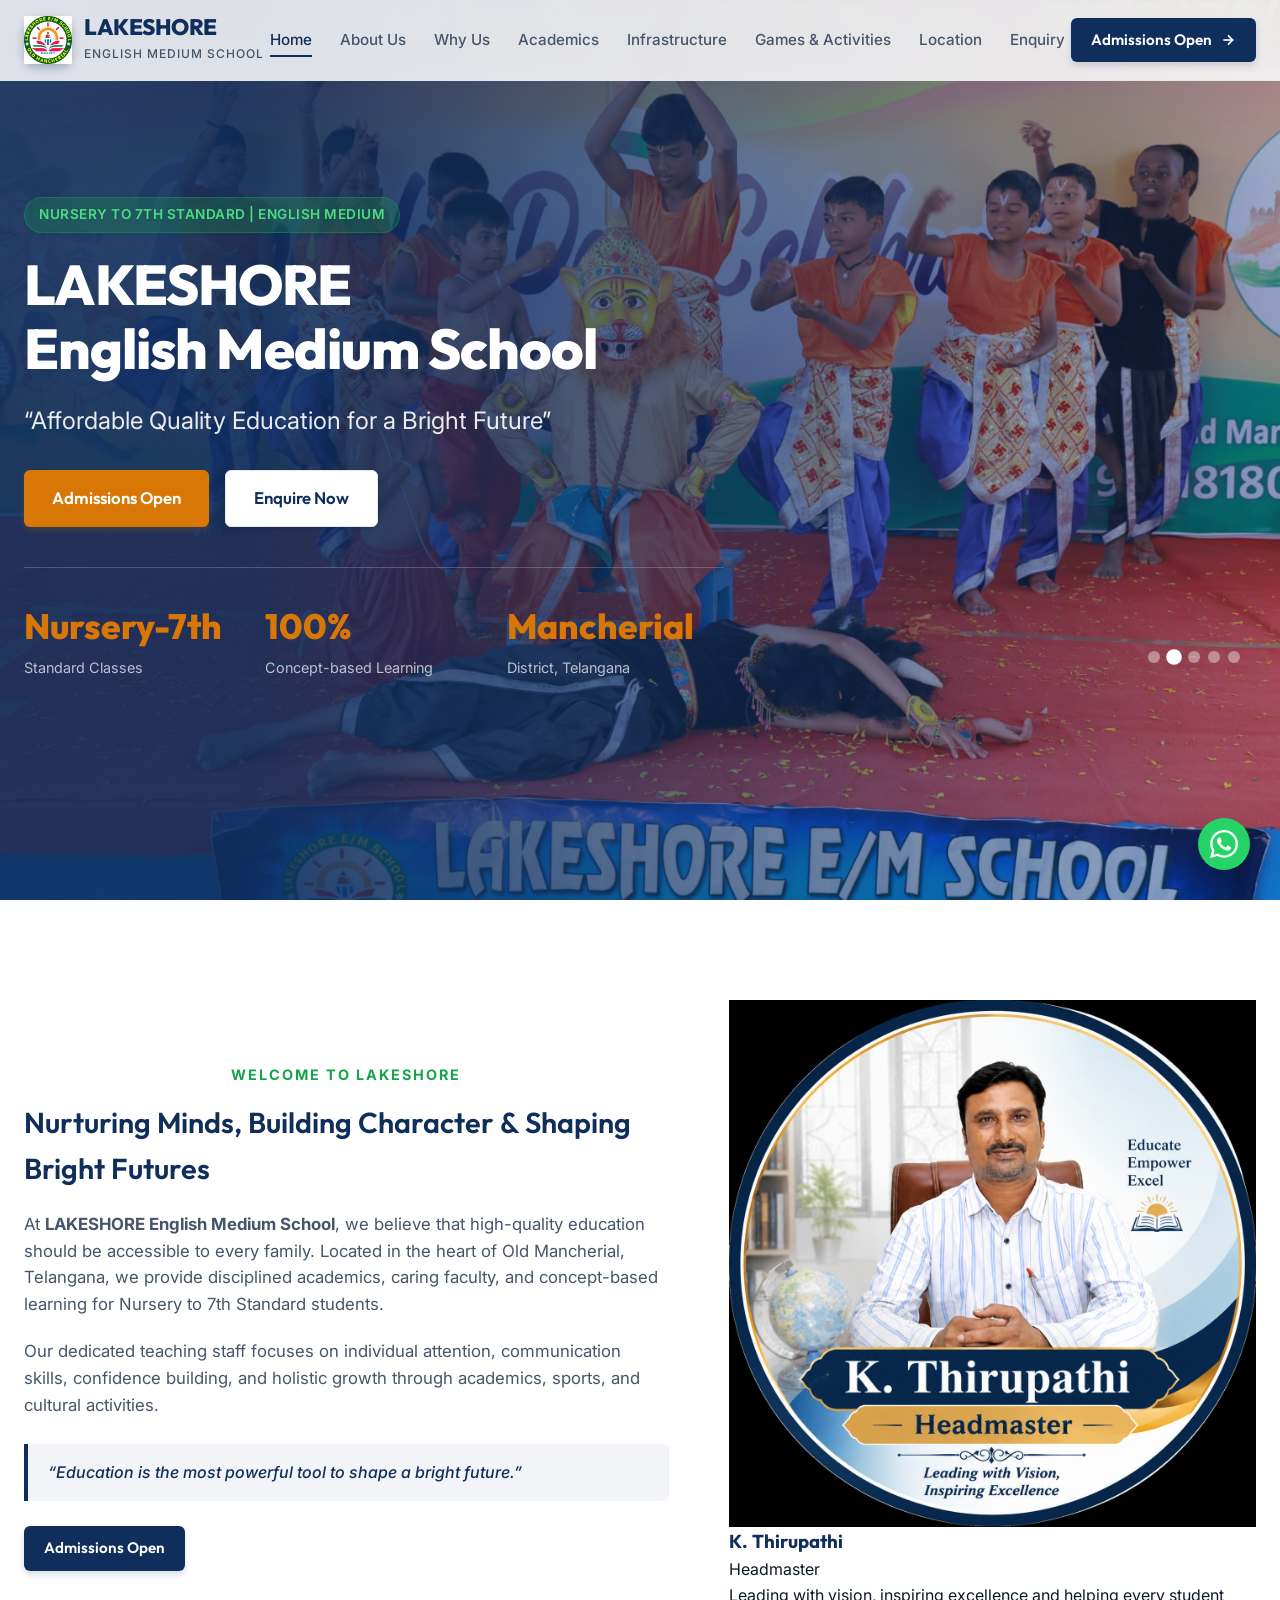
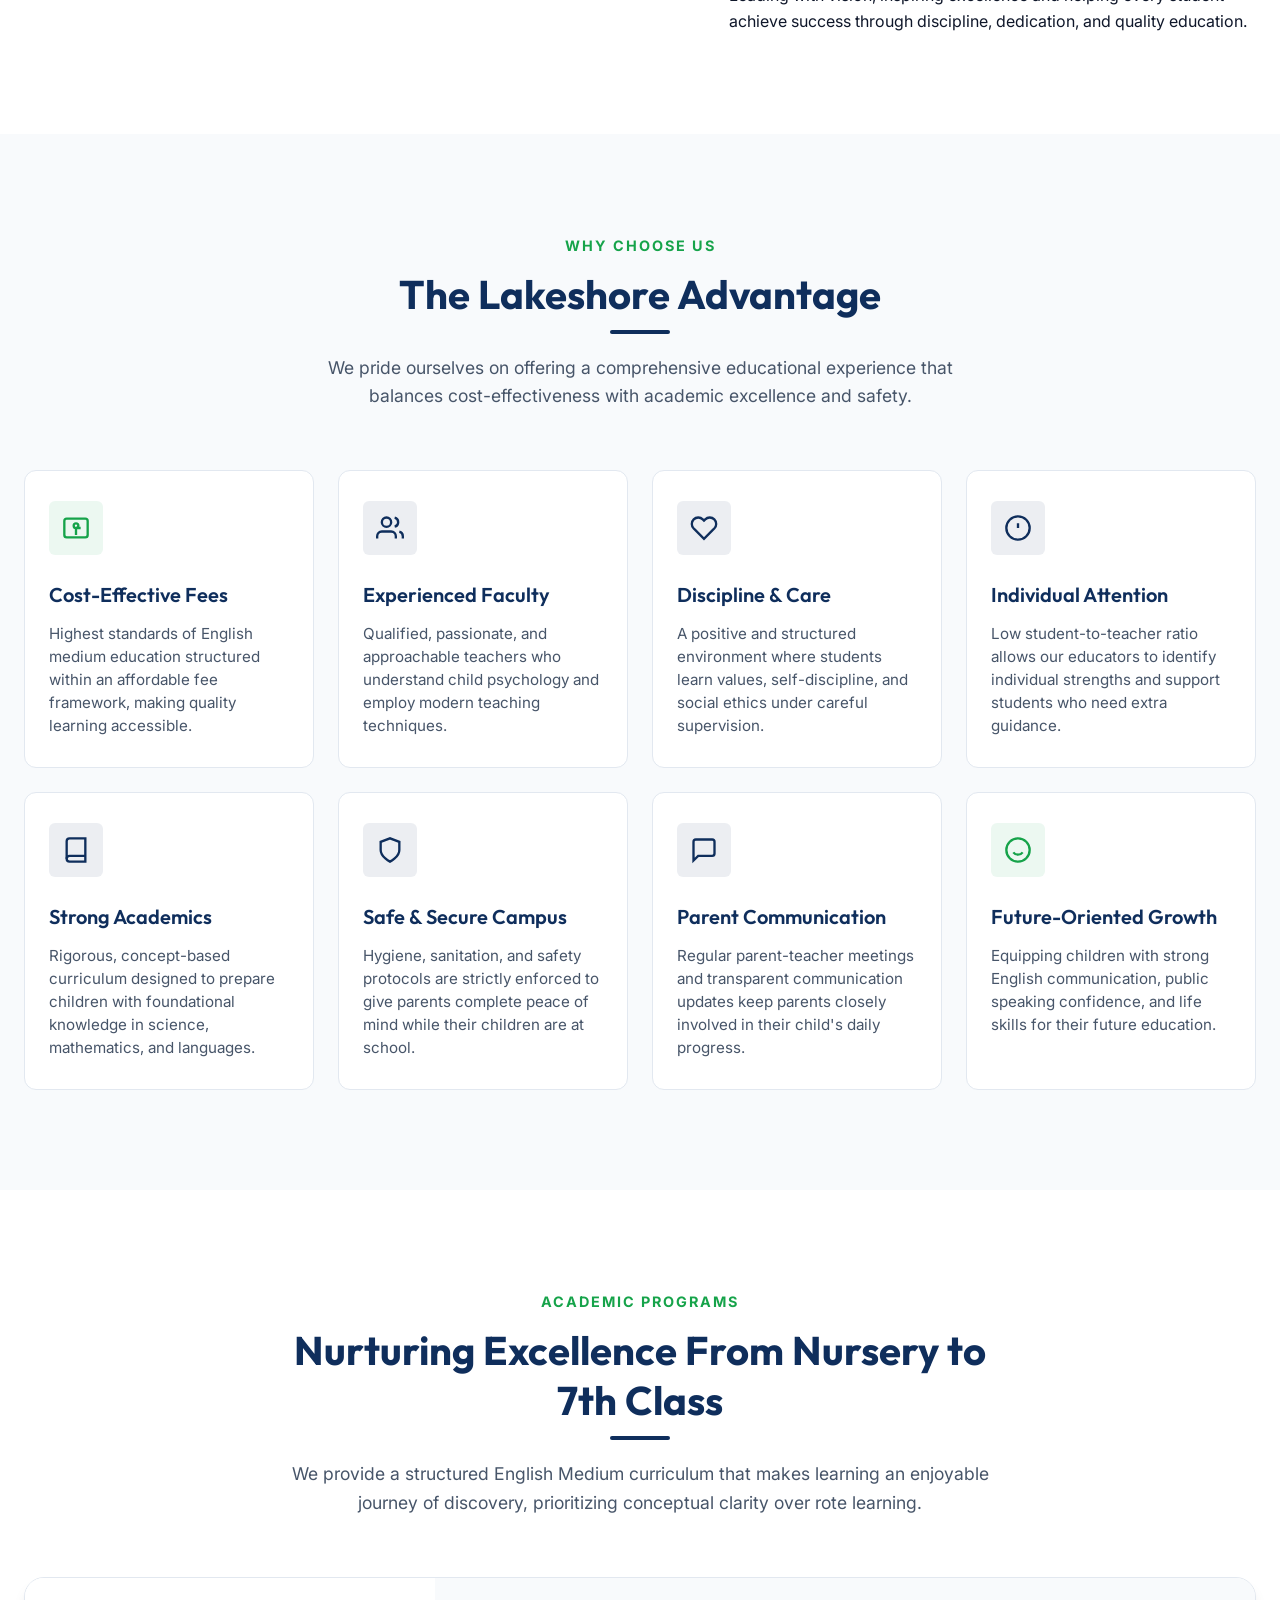
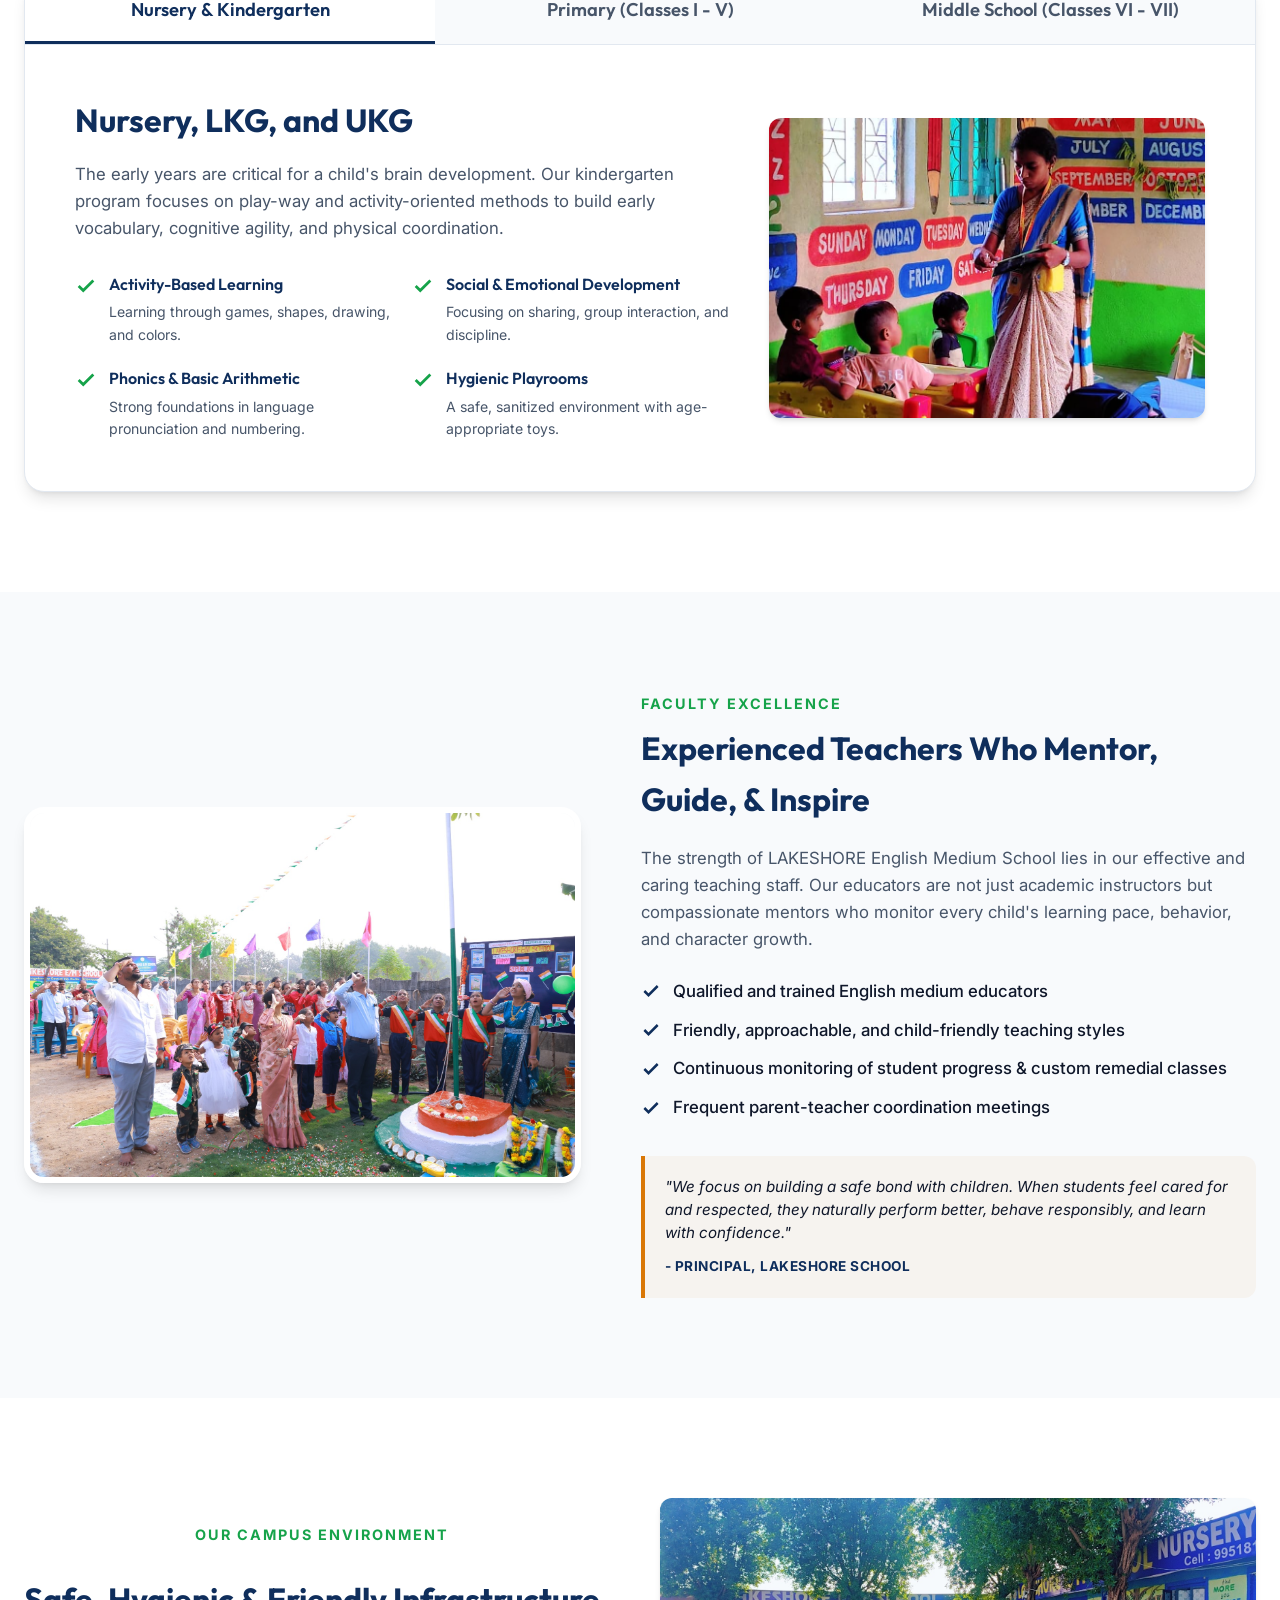
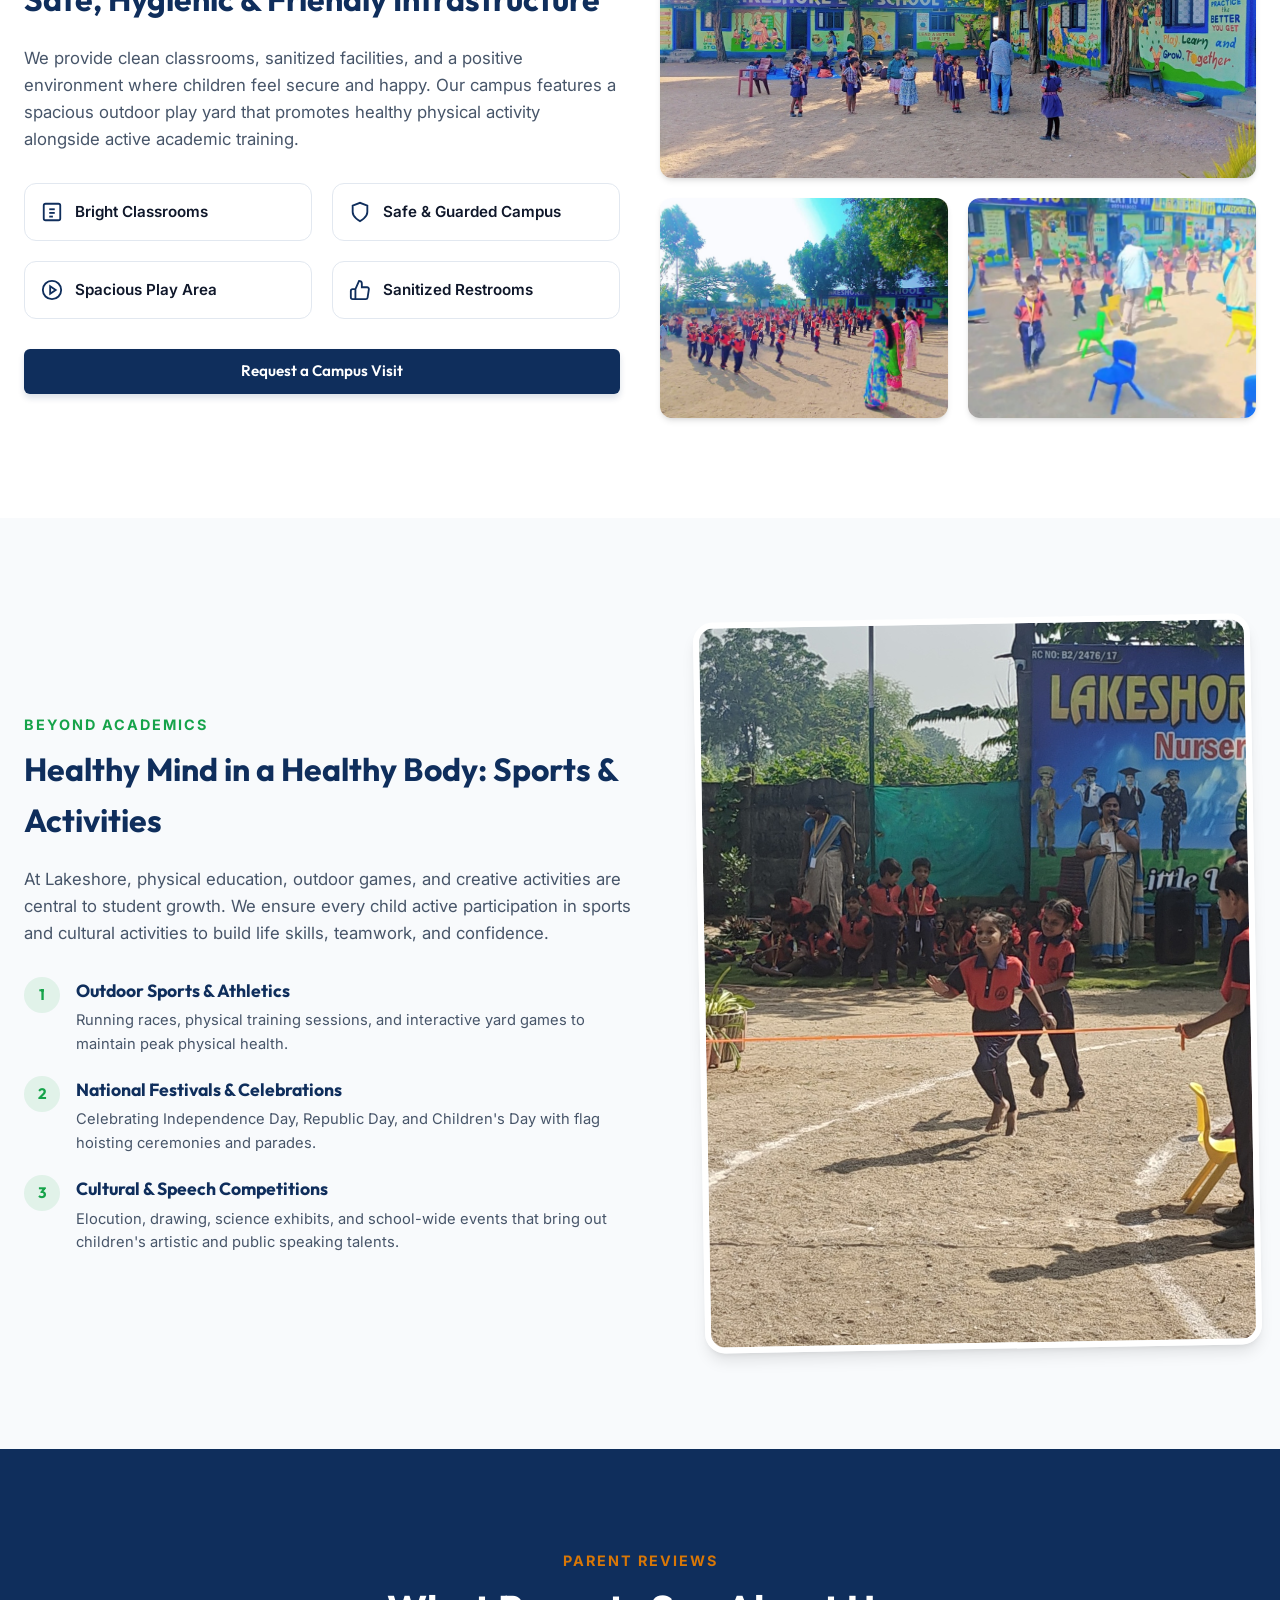
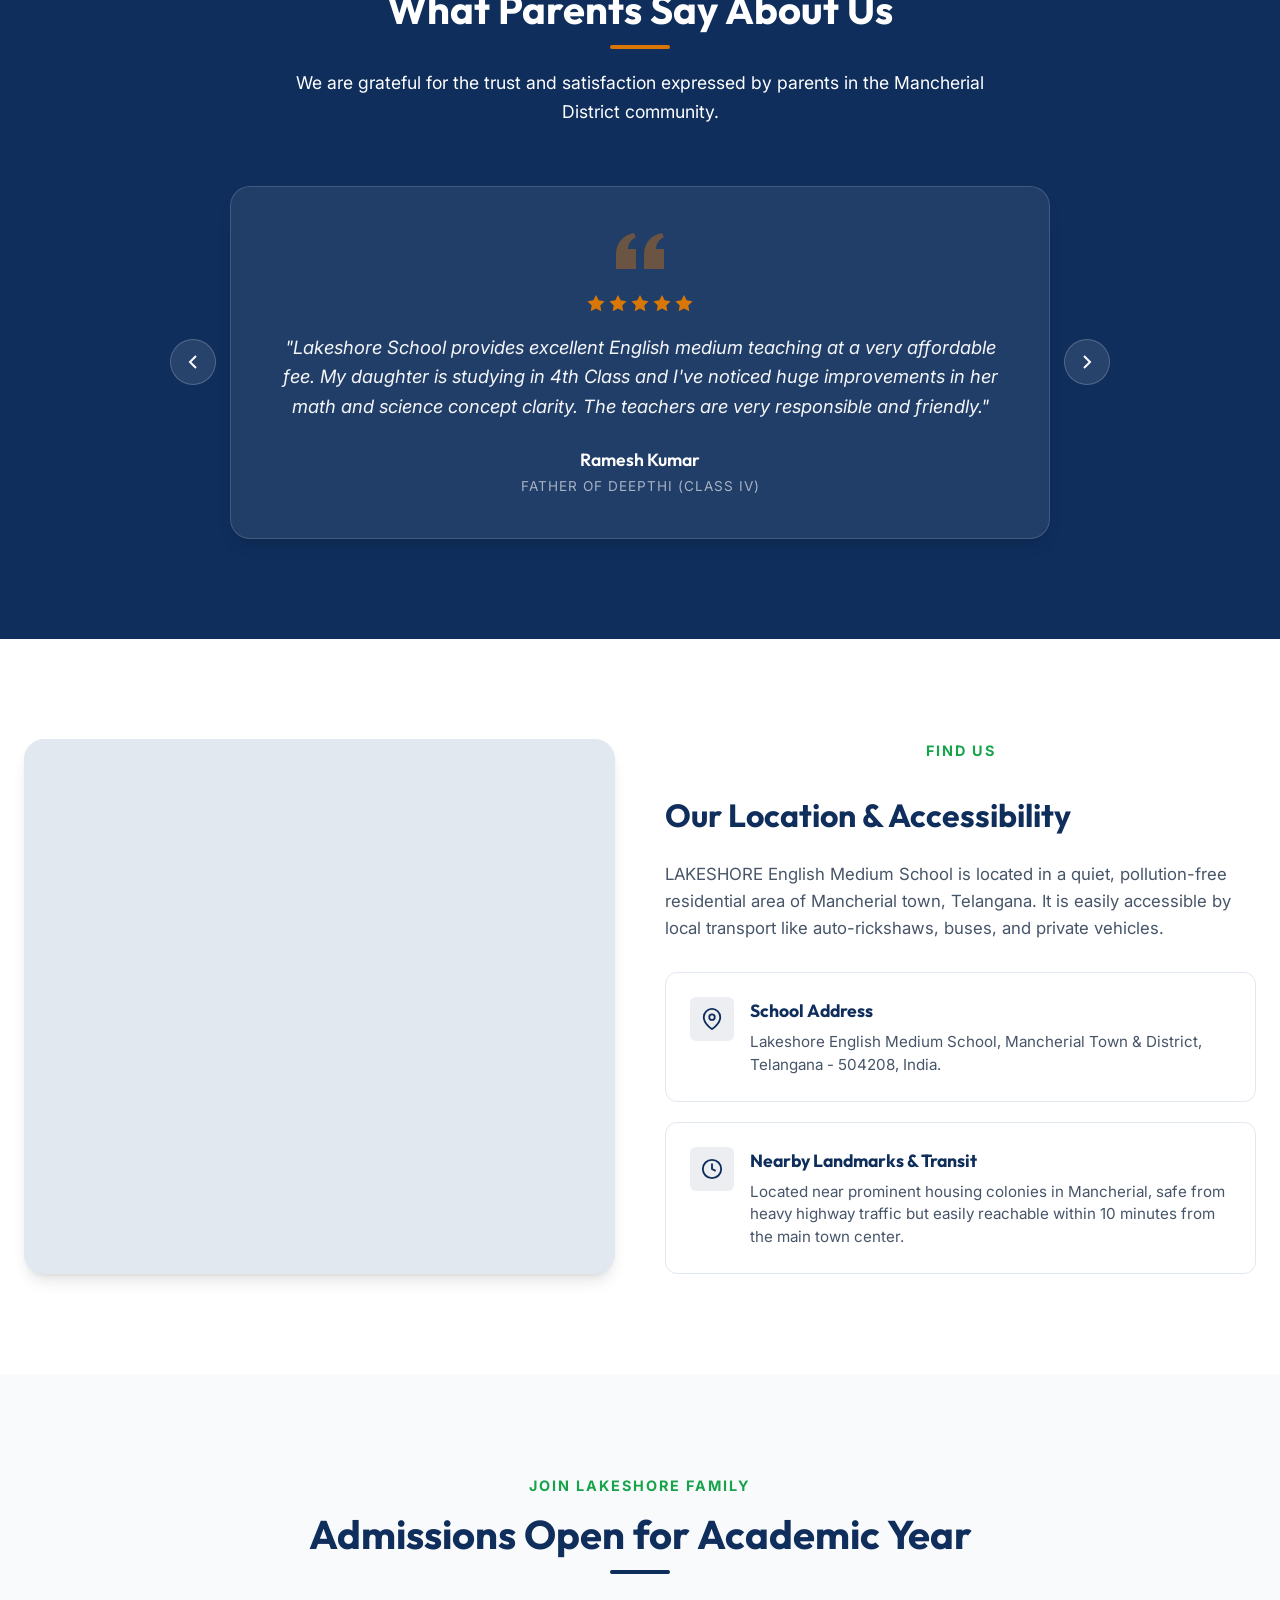
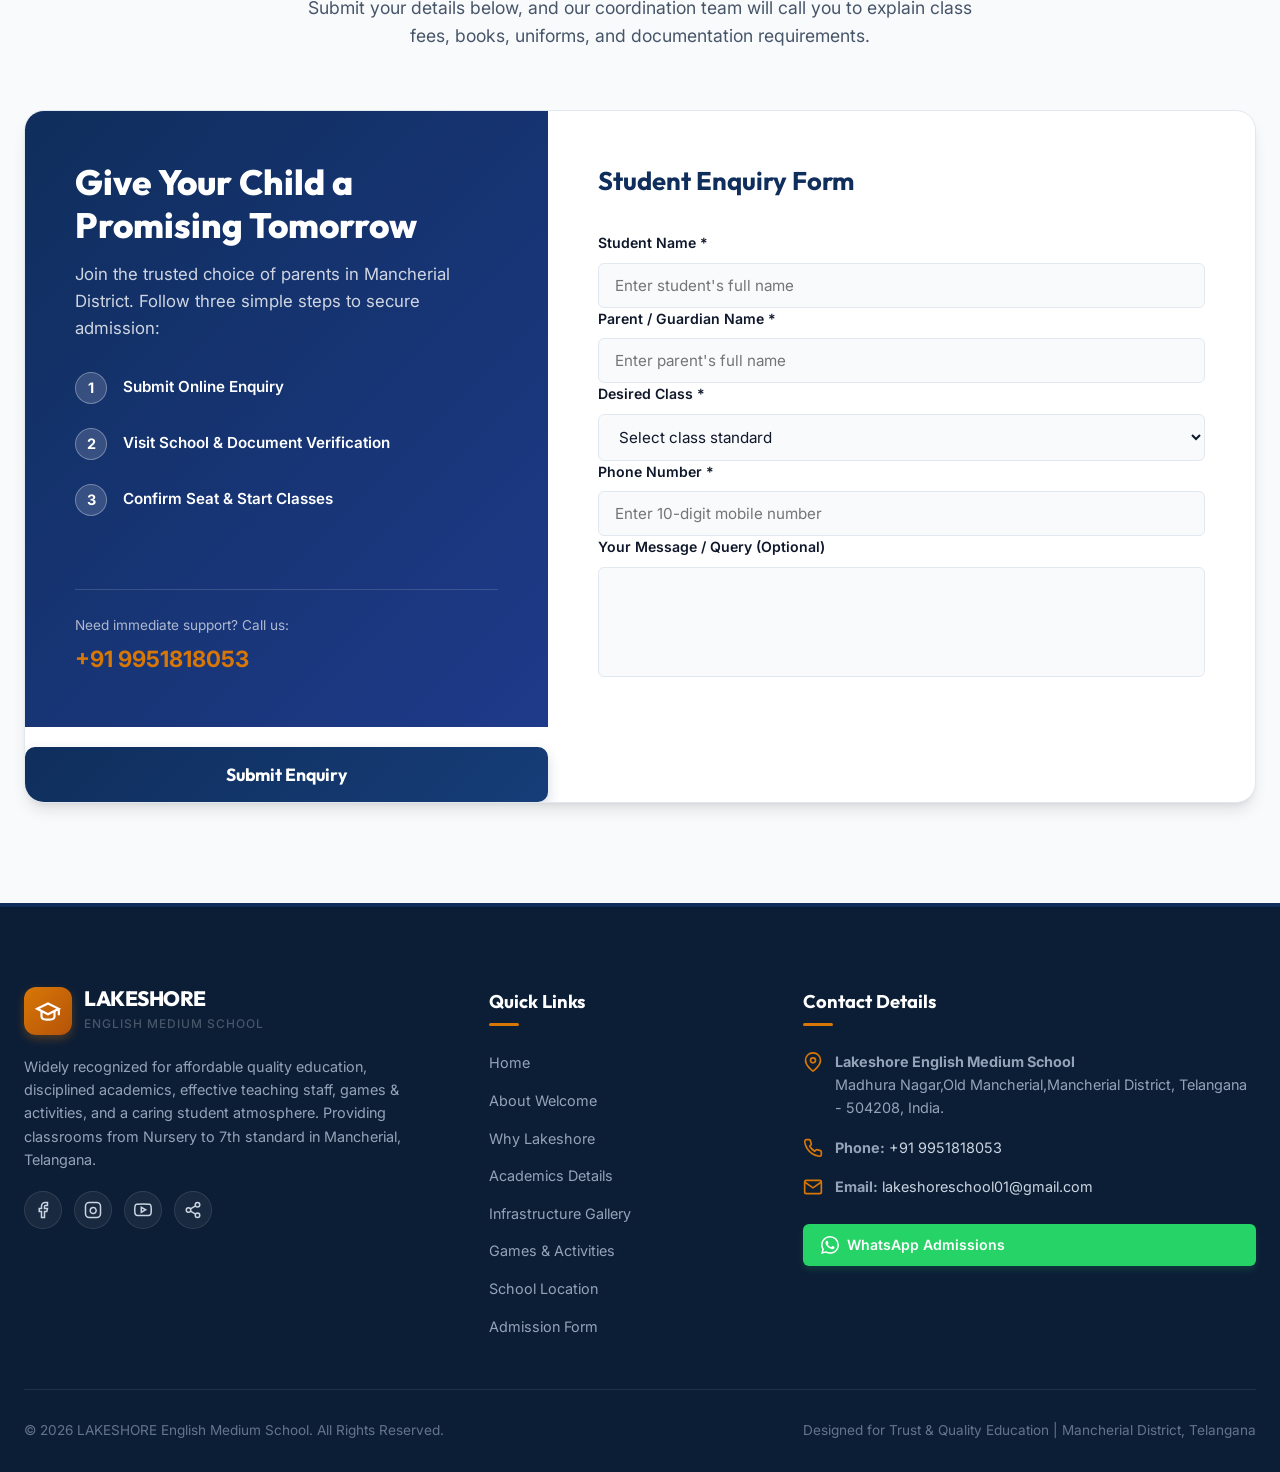
==== commit e39f818a: "Updated website" ====
--- a/index.html
+++ b/index.html
@@ -6,7 +6,7 @@
     <meta name="description" content="LAKESHORE English Medium School in Mancherial District, Telangana. Offering affordable quality education, disciplined academics, games & activities, and nursery to 7th standard teaching.">
     <title>LAKESHORE English Medium School | Mancherial, Telangana</title>
     <!-- CSS Stylesheet -->
-    <link rel="stylesheet" href="style.css">
+    <link rel="stylesheet" href="style.css?v=7">
     <!-- Google tag (gtag.js) -->
 <script async src="https://www.googletagmanager.com/gtag/js?id=G-78X0HLE90K"></script>
 <script>
@@ -24,7 +24,7 @@
             <a href="#home" class="logo-block" id="logo-link">
                 <div class="logo-icon">
                     <!-- Academic Graduation Cap Icon -->
-                    <img src="https://res.cloudinary.com/npejd1fx/image/upload/f_auto,q_auto/school_logo_o1fr8h" alt="Lakeshore Logo" class="school-logo">
+                    <img src="image/school logo.jpeg">
                 </div>
                 <div class="logo-text">
                     <h1>Lakeshore</h1>
@@ -64,11 +64,11 @@
     <section id="home" class="hero-section">
         <!-- Hero Background Slider -->
         <div class="hero-slider">
-            <div class="hero-slide active" style="background-image: url('https://res-console.cloudinary.com/npejd1fx/thumbnails/transform/v1/image/upload/Y19maWxsLGhfMjAwLHdfMjAw/v1/V2hhdHNBcHBfSW1hZ2VfMjAyNi0wNS0yMV9hdF84LjA4LjUxX1BNX3BraGI2Ng==/template_primary');"></div>
-            <div class="hero-slide" style="background-image: url('https://res-console.cloudinary.com/npejd1fx/thumbnails/transform/v1/image/upload/Y19maWxsLGhfMjAwLHdfMjAw/v1/V2hhdHNBcHBfSW1hZ2VfMjAyNi0wNS0yMV9hdF84LjA4LjQ1X1BNX3Vtemhzdg==/template_primary');"></div>
-            <div class="hero-slide" style="background-image: url('https://res-console.cloudinary.com/npejd1fx/thumbnails/transform/v1/image/upload/Y19maWxsLGhfMjAwLHdfMjAw/v1/V2hhdHNBcHBfSW1hZ2VfMjAyNi0wNS0yMV9hdF84LjA4LjQ0X1BNX2pvcjJmcQ==/template_primary');"></div>
-            <div class="hero-slide" style="background-image: url('https://res-console.cloudinary.com/npejd1fx/thumbnails/transform/v1/image/upload/Y19maWxsLGhfMjAwLHdfMjAw/v1/V2hhdHNBcHBfSW1hZ2VfMjAyNi0wNS0yMV9hdF84LjA4LjQ3X1BNXzFfYjRkdHZl/template_primary');"></div>
-            <div class="hero-slide" style="background-image: url(https://res-console.cloudinary.com/npejd1fx/thumbnails/transform/v1/image/upload/Y19maWxsLGhfMjAwLHdfMjAw/v1/c2Nob29sX2xvZ29fZWR1eHJ4/template_primary);"></div>
+            <div class="hero-slide active" style="background-image: url('image/WhatsApp Image 2026-05-21 at 8.08.43 PM.jpeg');"></div>
+            <div class="hero-slide" style="background-image: url('image/WhatsApp Image 2026-05-21 at 8.08.47 PM (1).jpeg');"></div>
+            <div class="hero-slide" style="background-image: url('image/WhatsApp Image 2026-05-21 at 8.08.51 PM.jpeg');"></div>
+            <div class="hero-slide" style="background-image: url('image/school logo.jpeg');"></div>
+            <div class="hero-slide" style="background-image: url('image/WhatsApp Image 2026-05-21 at 8.08.48 PM.jpeg');"></div>
         </div>
         <div class="hero-overlay"></div>
         
@@ -152,7 +152,7 @@
             <!-- RIGHT SIDE HEADMASTER CARD -->
             <div class="headmaster-card">
 
-                <img src="https://cdn.corenexis.com/files/c/4272129720.jpg"
+                <img src="image/Headmaster.jpeg"
                     alt="Headmaster"
                     class="headmaster-image">
 
@@ -347,7 +347,7 @@
                                 </div>
                             </div>
                             <div class="academic-photo-wrapper">
-                                <img src="https://cdn.corenexis.com/files/c/2658925720.jpg" alt="Lakeshore Nursery Playground" class="academic-photo" loading="lazy">
+                                <img src="image/WhatsApp Image 2026-05-21 at 8.08.53 PM.jpeg" alt="Lakeshore Nursery Playground" class="academic-photo" loading="lazy">
                             </div>
                         </div>
                     </div>
@@ -398,7 +398,7 @@
                                 </div>
                             </div>
                             <div class="academic-photo-wrapper">
-                                <img src="https://cdn.corenexis.com/files/c/9658453720.jpg" alt="Lakeshore Primary Classroom Learning" class="academic-photo" loading="lazy">
+                                <img src="image/WhatsApp Image 2026-05-21 at 8.08.54 PM.jpeg" alt="Lakeshore Primary Classroom Learning" class="academic-photo" loading="lazy">
                             </div>
                         </div>
                     </div>
@@ -449,7 +449,7 @@
                                 </div>
                             </div>
                             <div class="academic-photo-wrapper">
-                                <img src="https://cdn.corenexis.com/files/c/3836516720.jpg" alt="Lakeshore Middle School Students" class="academic-photo" loading="lazy">
+                                <img src="image/WhatsApp Image 2026-05-21 at 8.08.47 PM.jpeg" alt="Lakeshore Middle School Students" class="academic-photo" loading="lazy">
                             </div>
                         </div>
                     </div>
@@ -462,7 +462,7 @@
         <div class="container">
             <div class="staff-grid">
                 <div class="staff-image-card">
-                    <img src="https://cdn.corenexis.com/files/c/6635331720.jpg" alt="Teachers and Students Celebrating Republic Day" class="staff-main-img" loading="lazy">
+                    <img src="image/WhatsApp Image 2026-05-21 at 8.08.43 PM.jpeg" alt="Teachers and Students Celebrating Republic Day" class="staff-main-img" loading="lazy">
                     <div class="staff-accent-box"></div>
                 </div>
                 <div class="staff-info">
@@ -556,7 +556,7 @@
                 <div class="infra-gallery">
                     <!-- Image 1 -->
                     <div class="gallery-card large">
-                        <img src="https://cdn.corenexis.com/files/c/3752891720.jpg" alt="Lakeshore School Front Yard and Entrance" loading="lazy">
+                        <img src="image/WhatsApp Image 2026-05-21 at 8.08.44 PM.jpeg" alt="Lakeshore School Front Yard and Entrance" loading="lazy">
                         <div class="gallery-overlay">
                             <h5>School Front Yard</h5>
                             <p>Circular play setup and open playground area for daily physical education.</p>
@@ -564,7 +564,7 @@
                     </div>
                     <!-- Image 2 -->
                     <div class="gallery-card">
-                        <img src="https://cdn.corenexis.com/files/c/9415981720.jpg" alt="School assembly activity" loading="lazy">
+                        <img src="image/WhatsApp Image 2026-05-21 at 8.08.45 PM.jpeg" alt="School assembly activity" loading="lazy">
                         <div class="gallery-overlay">
                             <h5>Morning Assembly</h5>
                             <p>Students practicing morning exercises and disciplines in the campus.</p>
@@ -572,7 +572,7 @@
                     </div>
                     <!-- Image 3 -->
                     <div class="gallery-card">
-                        <img src="https://cdn.corenexis.com/files/c/9547896720.jpg" alt="Students and teachers interacting in the campus yard" loading="lazy">
+                        <img src="image/WhatsApp Image 2026-05-22 at 1.43.56 PM.jpeg" alt="Students and teachers interacting in the campus yard" loading="lazy">
                         <div class="gallery-overlay">
                             <h5>Teacher-Student Interaction</h5>
                             <p>Friendly mentoring in a relaxed outdoor setting.</p>
@@ -618,7 +618,7 @@
                     </div>
                 </div>
                 <div class="games-image-wrapper">
-                    <img src="https://cdn.corenexis.com/files/c/4187919720.jpg" alt="Sports Day Running Race at Lakeshore School" class="games-img" loading="lazy">
+                    <img src="image/WhatsApp Image 2026-05-22 at 1.40.37 PM.jpeg" alt="Sports Day Running Race at Lakeshore School" class="games-img" loading="lazy">
                 </div>
             </div>
         </div>
@@ -1066,6 +1066,6 @@
         </a>
     </div>
     <!-- JavaScript client script -->
-    <script src="script.js"></script>
+    <script src="script.js?v=7"></script>
 </body>
 </html>
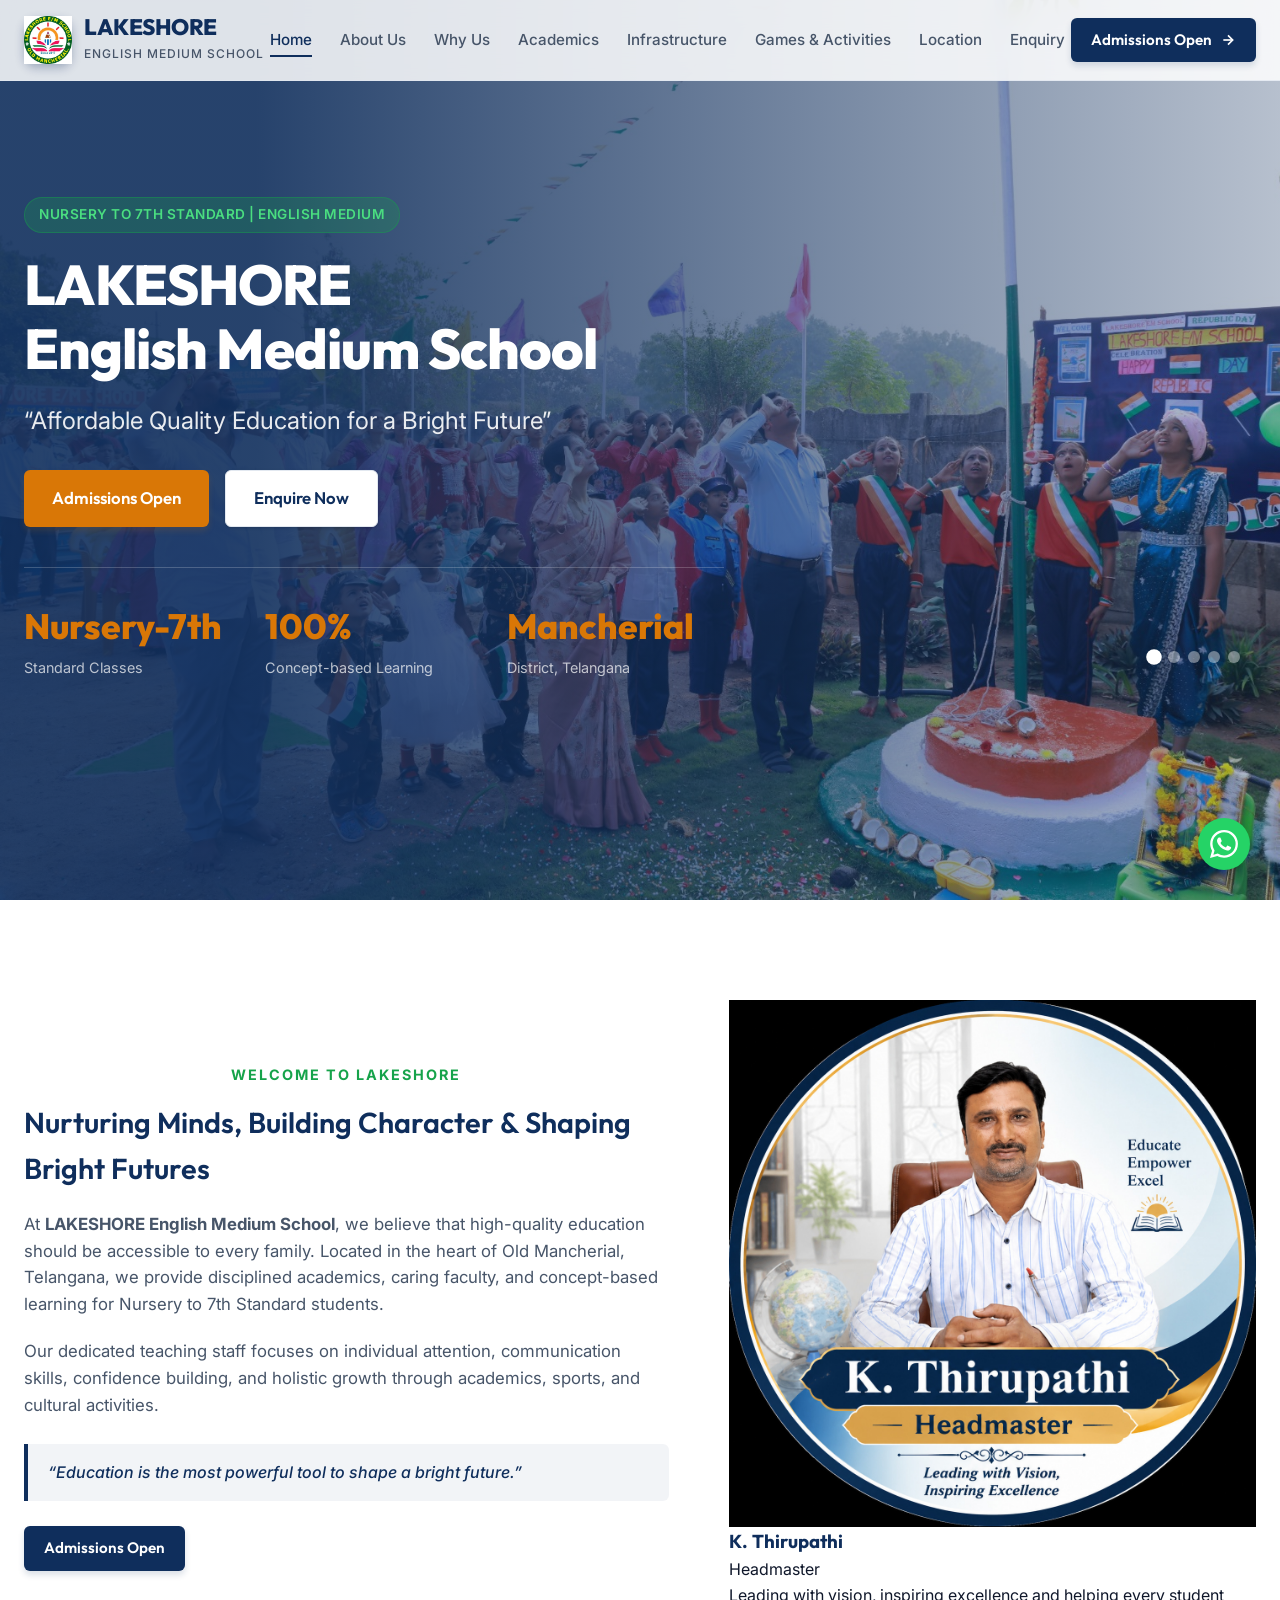
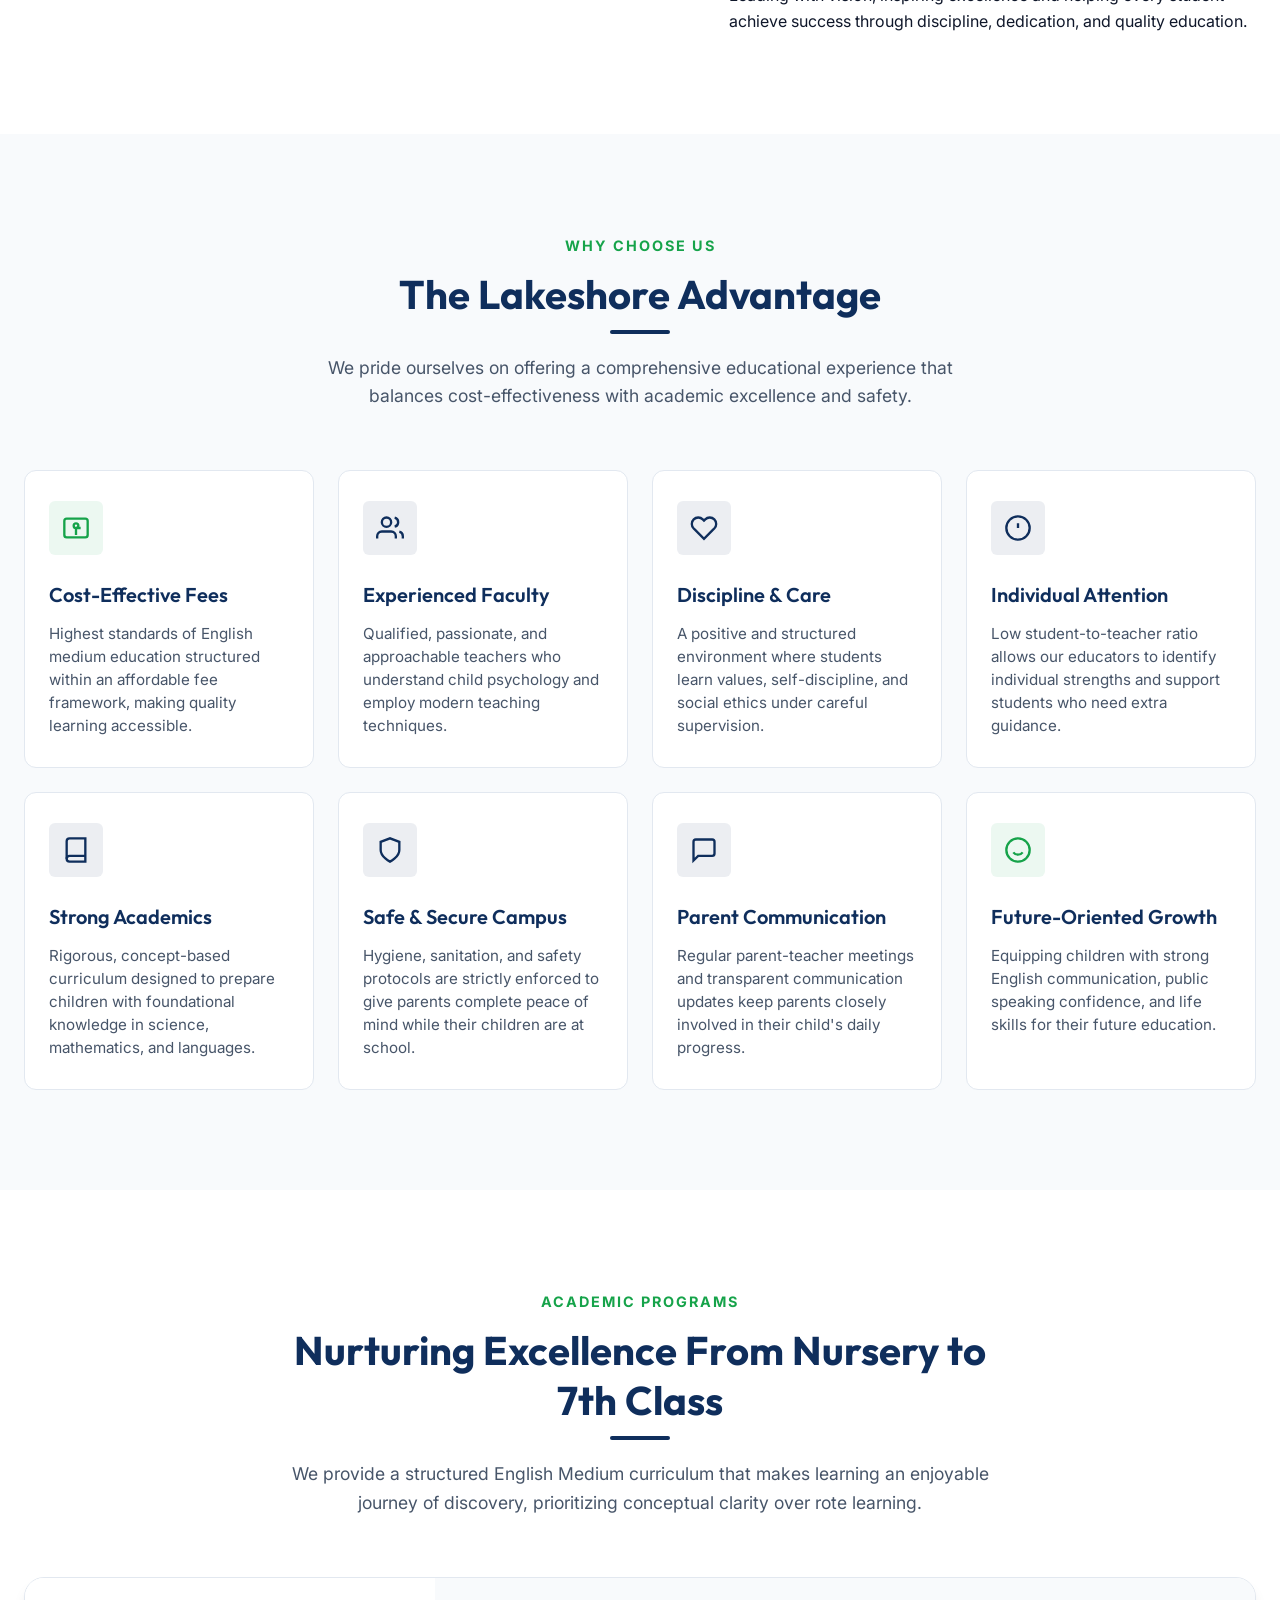
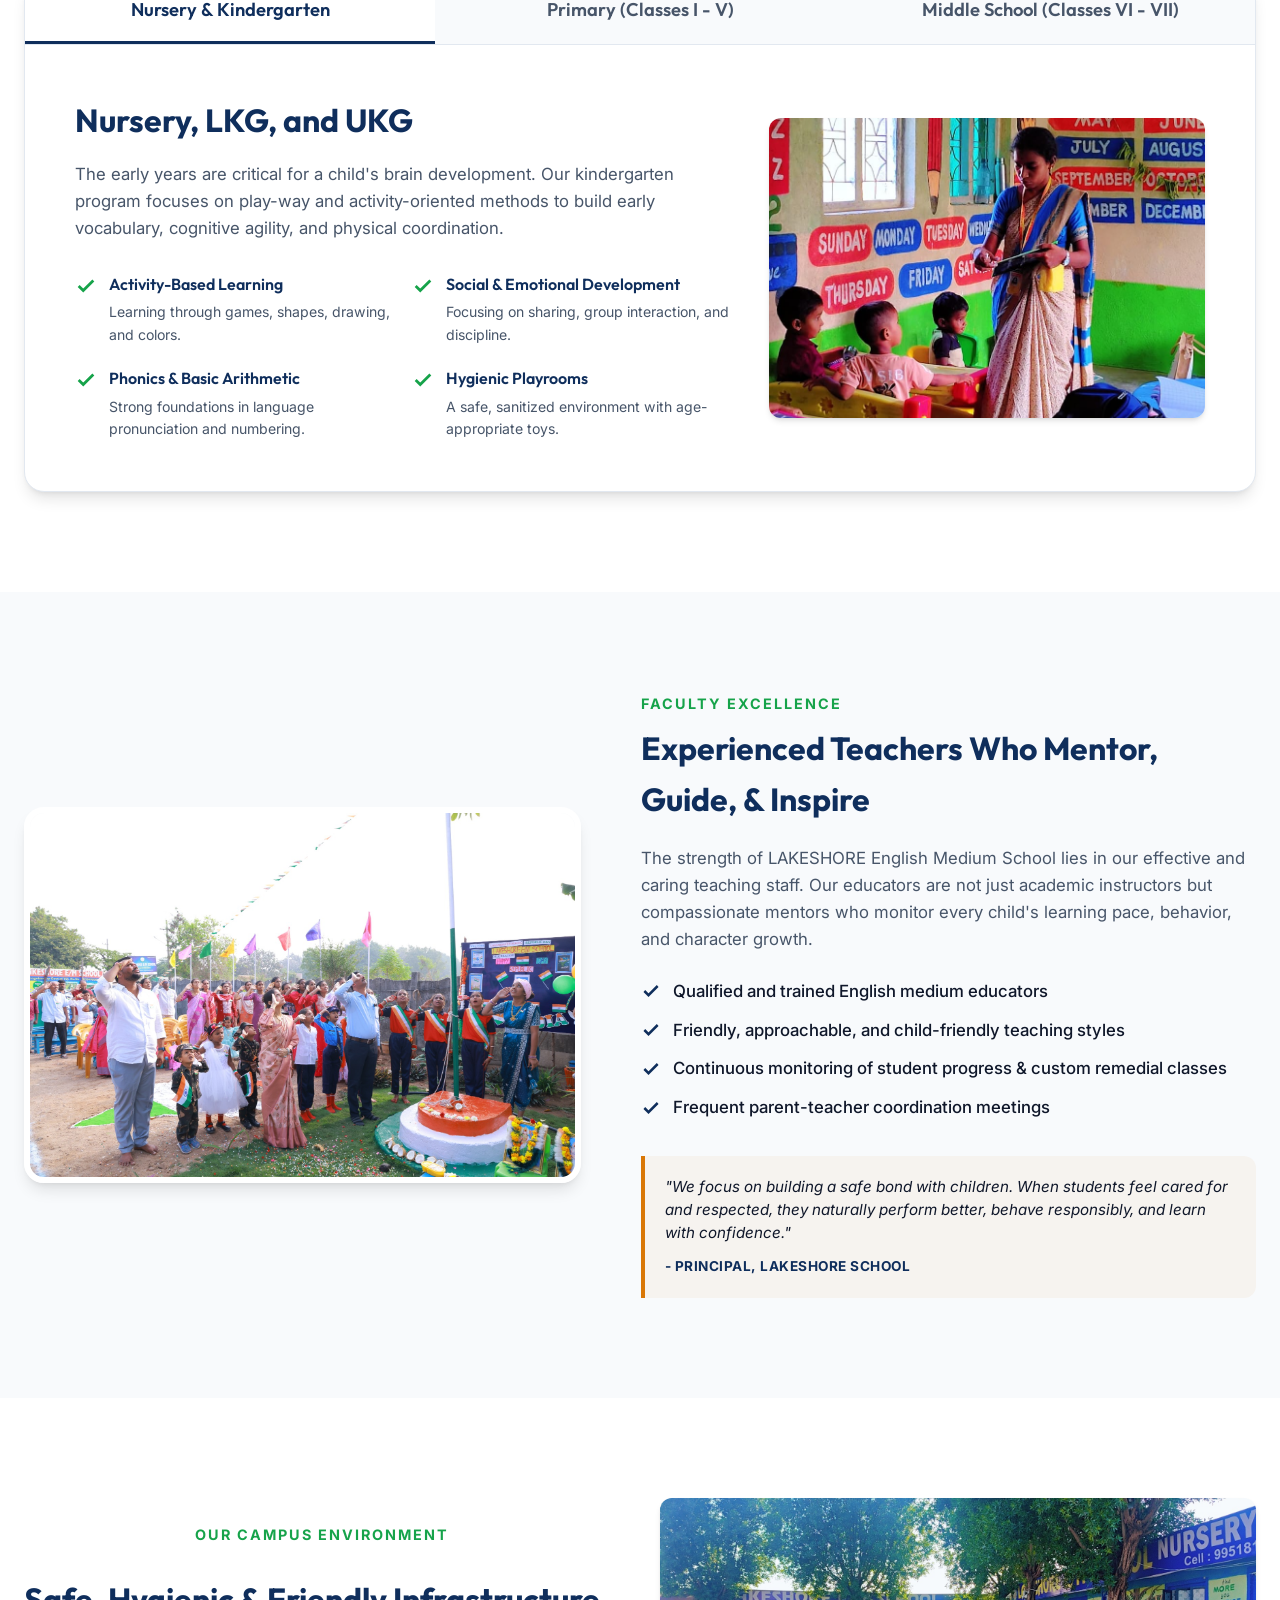
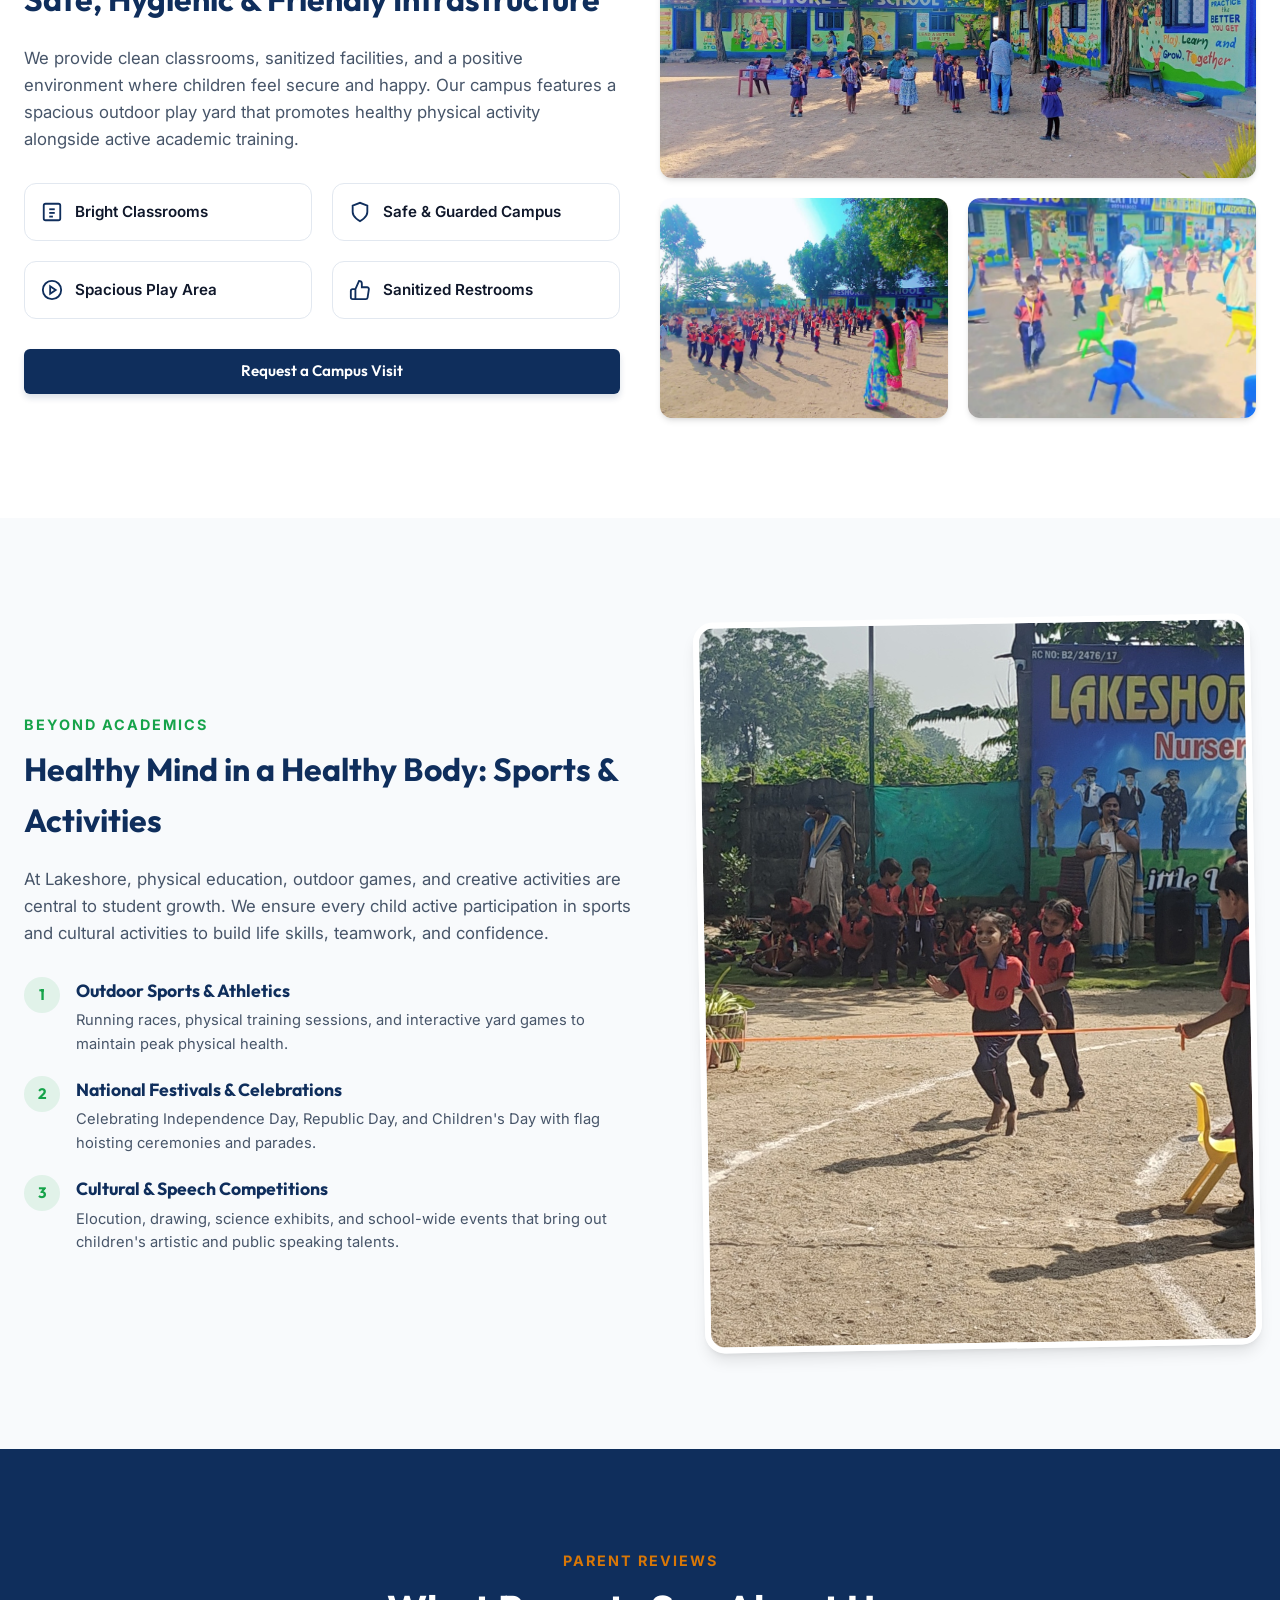
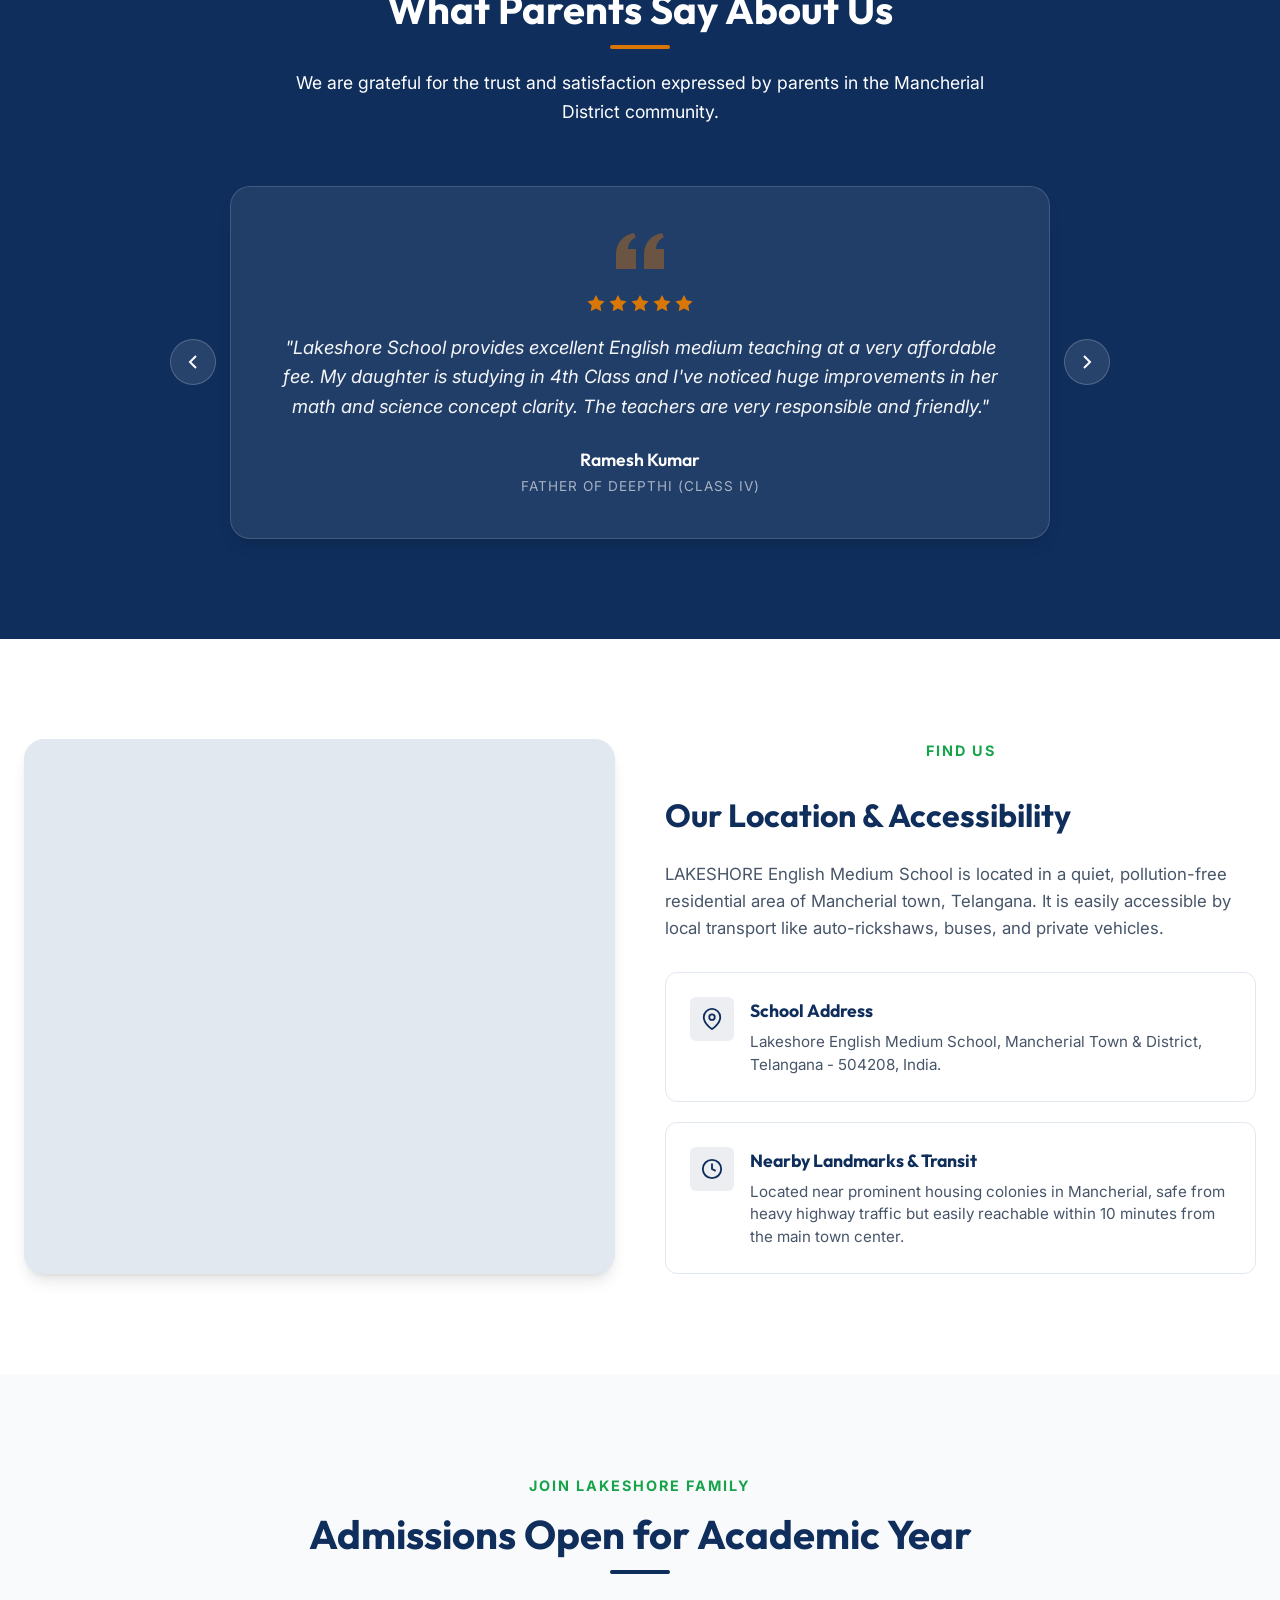
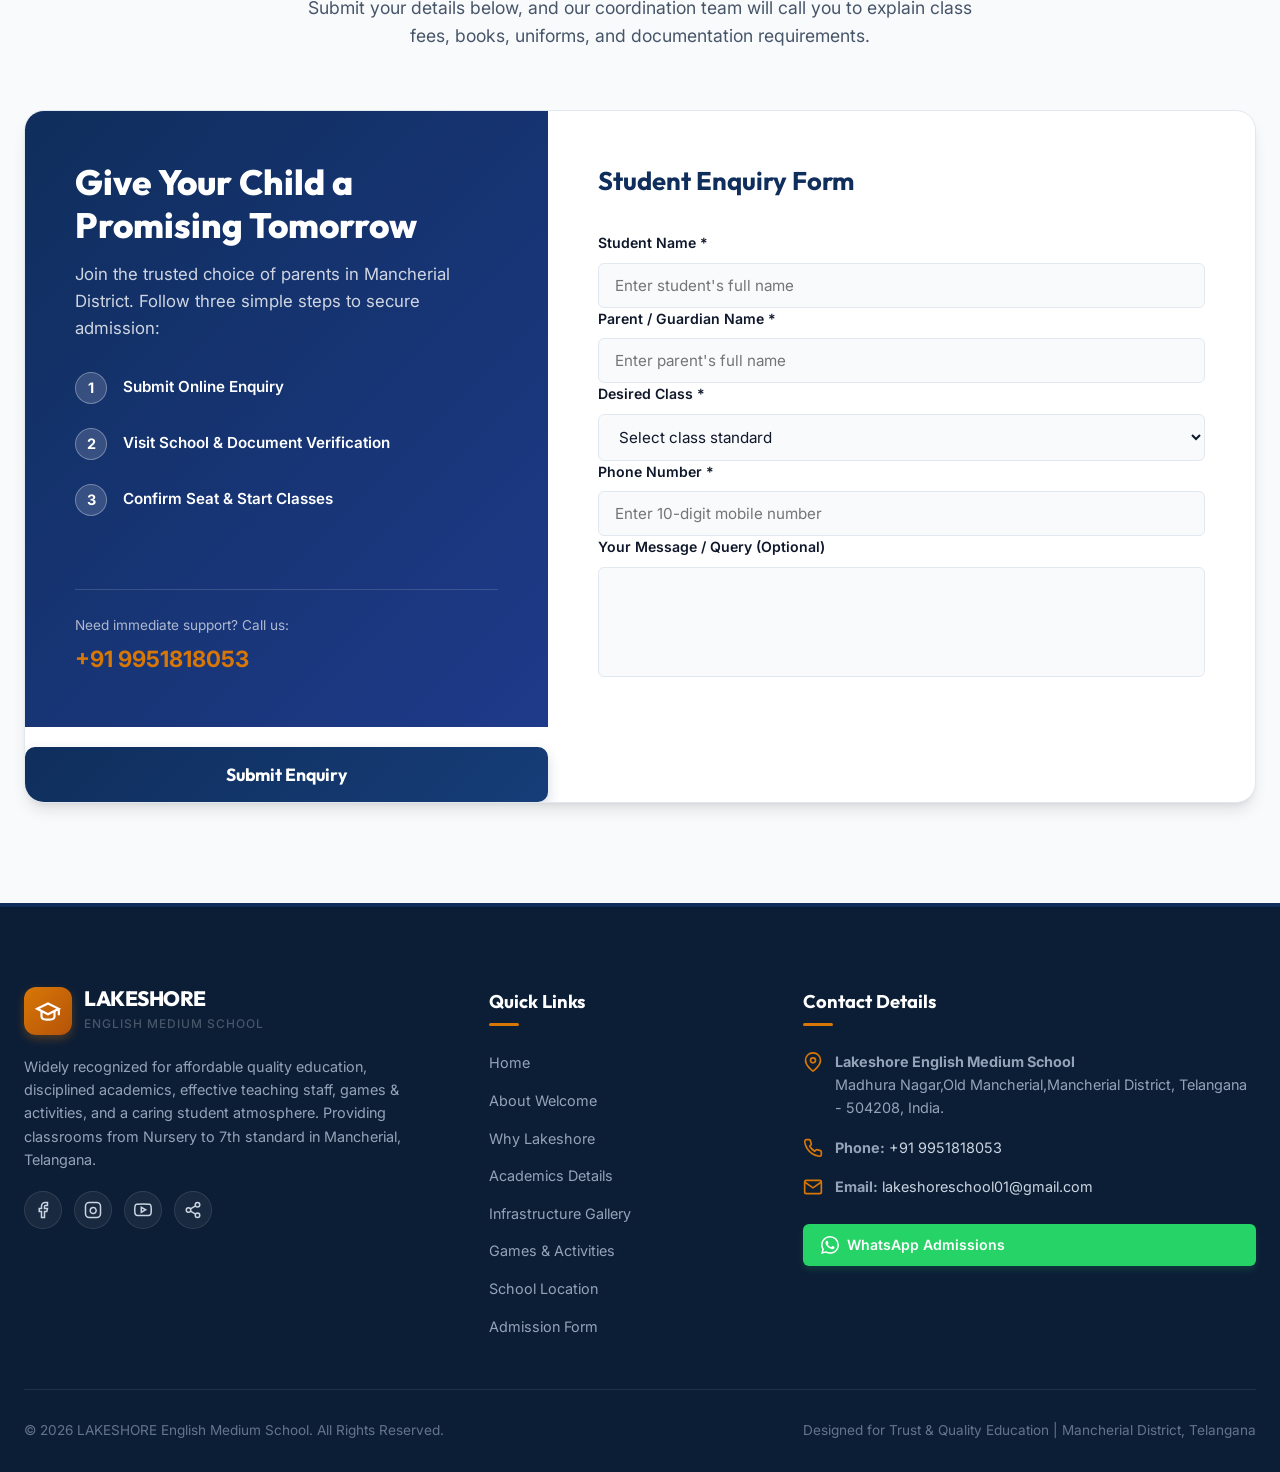
==== commit 11487e11: "updated changes" ====
--- a/index.html
+++ b/index.html
@@ -7,7 +7,8 @@
     <title>LAKESHORE English Medium School | Mancherial, Telangana</title>
     <!-- CSS Stylesheet -->
     <link rel="stylesheet" href="style.css?v=7">
-    <!-- Google tag (gtag.js) -->
+    <link rel="shortcut icon" href="" type="image/school logo.jpeg"> 
+        <!-- Google tag (gtag.js) -->
 <script async src="https://www.googletagmanager.com/gtag/js?id=G-78X0HLE90K"></script>
 <script>
   window.dataLayer = window.dataLayer || [];
